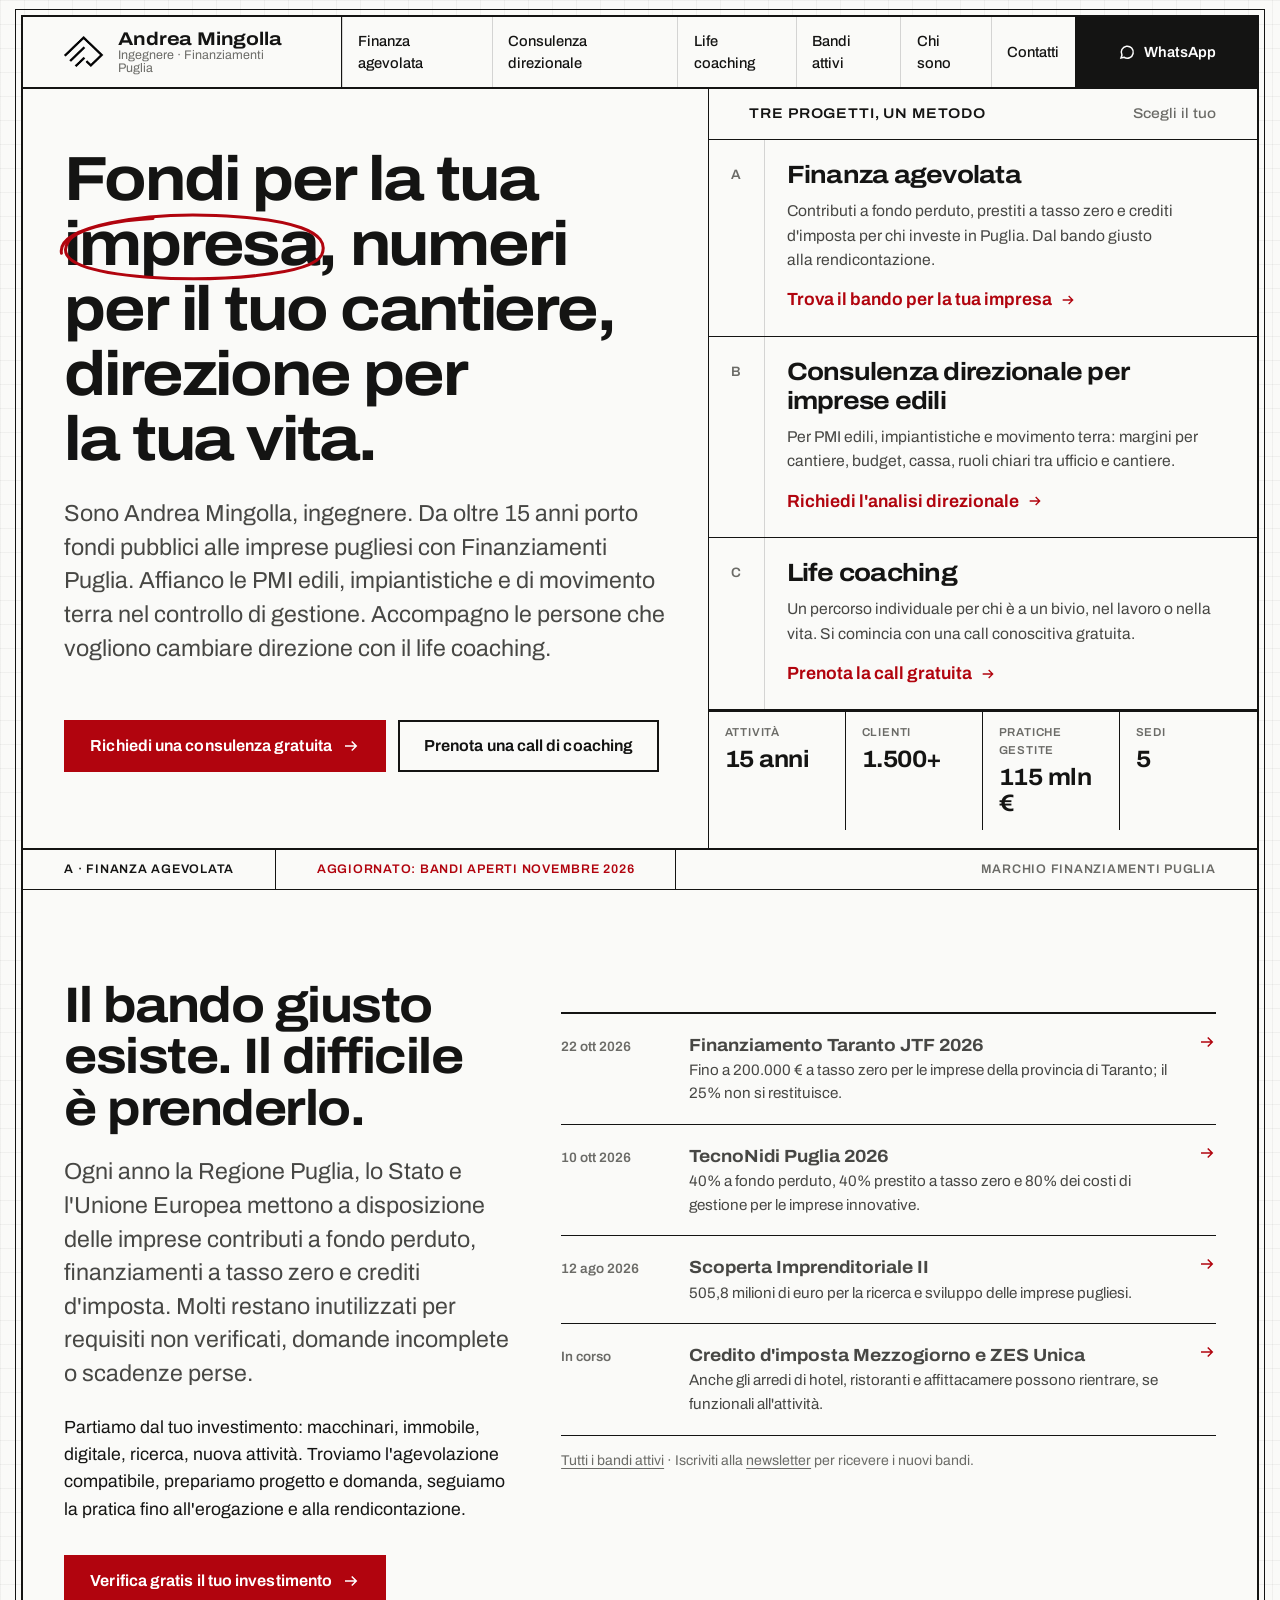
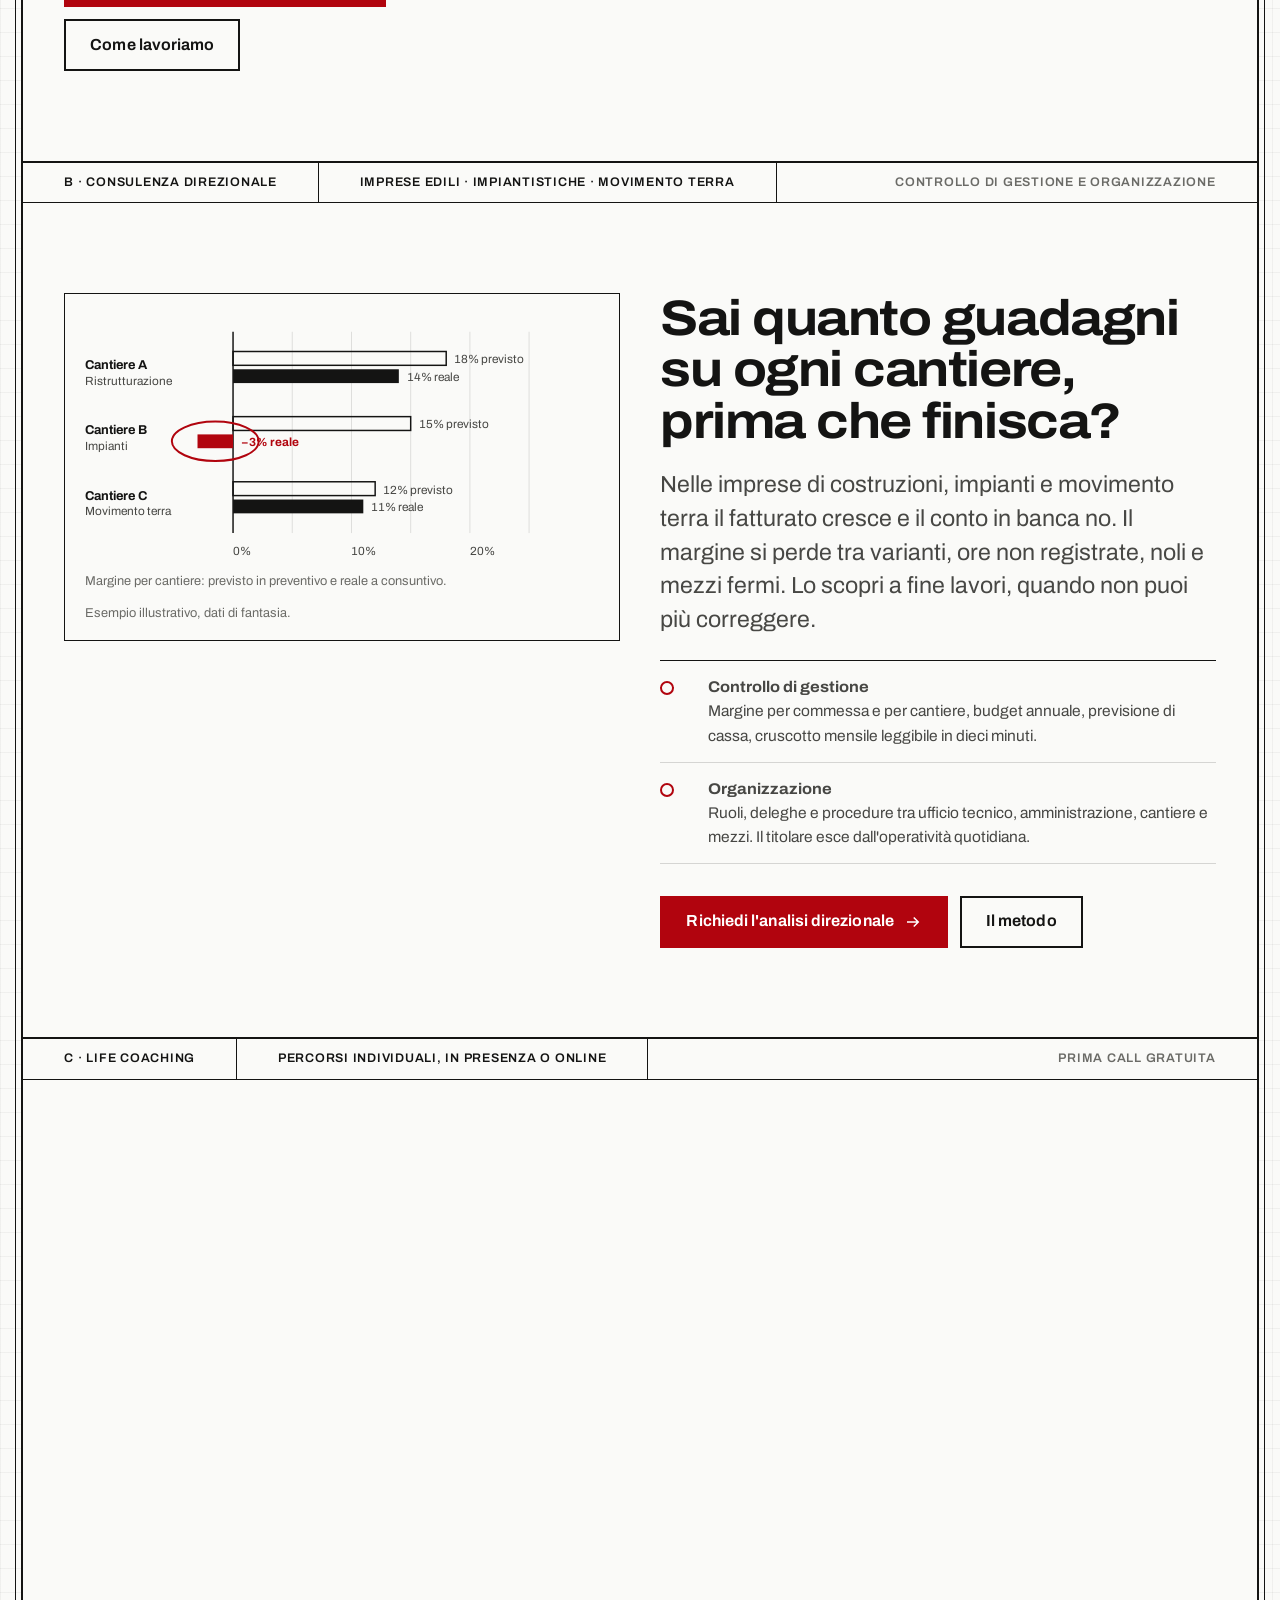
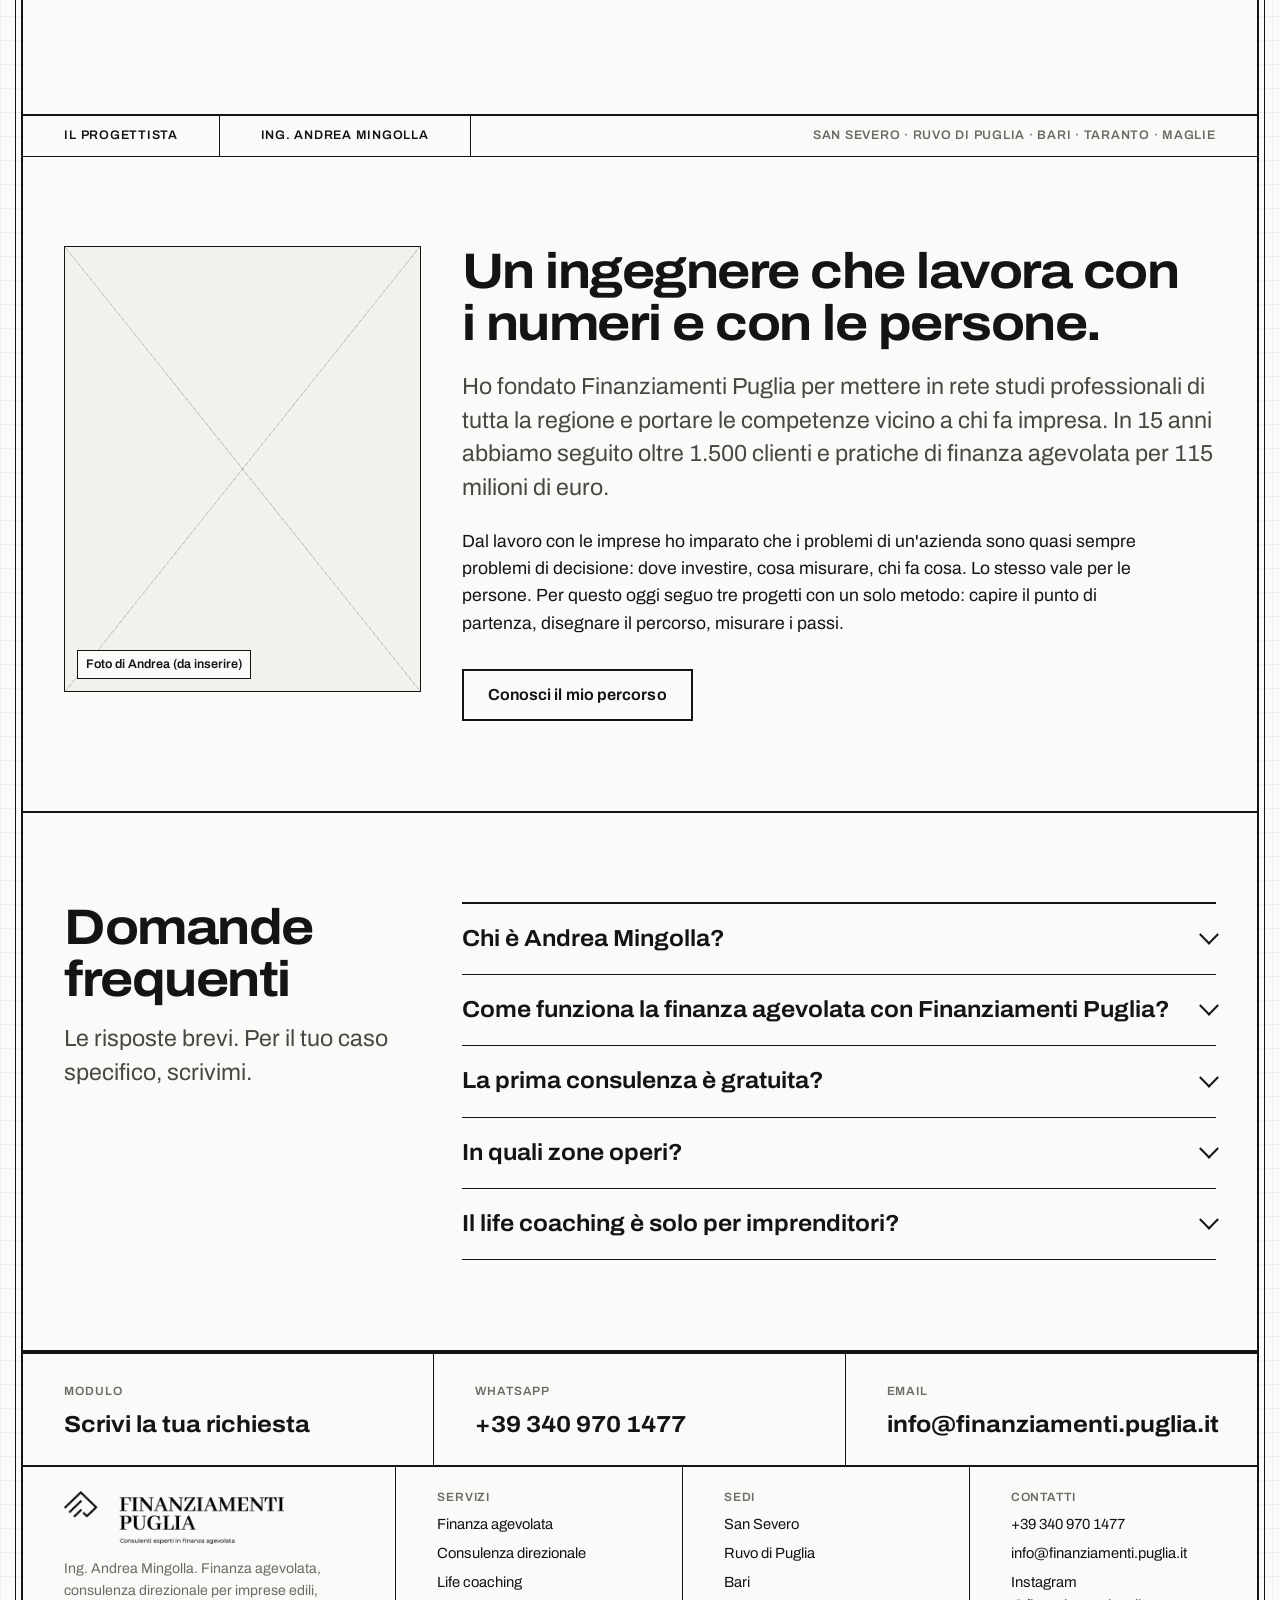
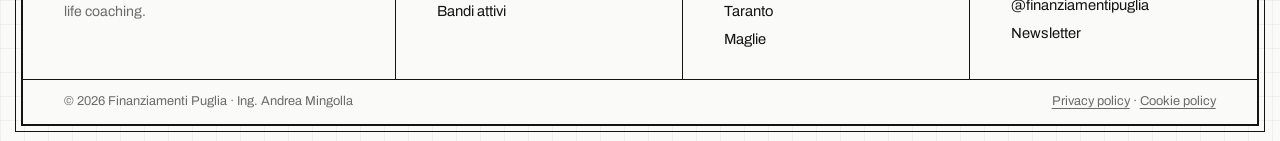
==== finanziamenti-puglia/index.html @ ba0a187e "Prototipo nuovo sito Finanziamenti Puglia / Andrea Mingolla Pagine HTML (home, finanza agevolata, co" ====
<!doctype html>
<html lang="it">
<head>
<meta charset="utf-8">
<meta name="viewport" content="width=device-width, initial-scale=1">
<title>Finanza agevolata in Puglia e consulenza PMI | Andrea Mingolla</title>
<meta name="description" content="Ing. Andrea Mingolla: finanza agevolata in Puglia con Finanziamenti Puglia, consulenza direzionale per imprese edili, impiantistiche e movimento terra, life coaching. Prima valutazione gratuita.">
<link rel="canonical" href="https://www.finanziamenti.puglia.it/">
<meta property="og:type" content="website">
<meta property="og:locale" content="it_IT">
<meta property="og:title" content="Andrea Mingolla: fondi per l'impresa, numeri per il cantiere, direzione per la vita">
<meta property="og:description" content="Finanza agevolata in Puglia, controllo di gestione per PMI edili e life coaching. 15 anni, oltre 1.500 clienti, 5 sedi.">
<meta property="og:url" content="https://www.finanziamenti.puglia.it/">
<meta name="theme-color" content="#fafaf8">
<link rel="icon" href="assets/img/favicon.png">
<link rel="preload" href="assets/fonts/archivo.woff2" as="font" type="font/woff2" crossorigin>
<link rel="stylesheet" href="assets/site.css">
<script type="application/ld+json">
{
  "@context": "https://schema.org",
  "@graph": [
    {
      "@type": "Person",
      "@id": "https://www.finanziamenti.puglia.it/#andrea",
      "name": "Andrea Mingolla",
      "honorificPrefix": "Ing.",
      "jobTitle": "Consulente di finanza agevolata, consulente direzionale e life coach",
      "worksFor": { "@id": "https://www.finanziamenti.puglia.it/#studio" },
      "knowsAbout": ["Finanza agevolata", "Bandi Regione Puglia", "Controllo di gestione", "Organizzazione aziendale", "Imprese edili", "Life coaching"],
      "url": "https://www.finanziamenti.puglia.it/chi-sono/"
    },
    {
      "@type": "ProfessionalService",
      "@id": "https://www.finanziamenti.puglia.it/#studio",
      "name": "Finanziamenti Puglia - Ing. Andrea Mingolla",
      "url": "https://www.finanziamenti.puglia.it/",
      "logo": "https://www.finanziamenti.puglia.it/wp-content/uploads/2023/06/FinanziamentiPuglia_Logo-Orizz.Nero_.png",
      "telephone": "+39 340 970 1477",
      "email": "info@finanziamenti.puglia.it",
      "founder": { "@id": "https://www.finanziamenti.puglia.it/#andrea" },
      "areaServed": [{ "@type": "State", "name": "Puglia" }, { "@type": "State", "name": "Campania" }],
      "address": { "@type": "PostalAddress", "addressRegion": "Puglia", "addressCountry": "IT" },
      "hasOfferCatalog": {
        "@type": "OfferCatalog",
        "name": "Servizi",
        "itemListElement": [
          { "@type": "Offer", "itemOffered": { "@type": "Service", "name": "Finanza agevolata", "url": "https://www.finanziamenti.puglia.it/finanza-agevolata-puglia/" } },
          { "@type": "Offer", "itemOffered": { "@type": "Service", "name": "Consulenza direzionale per imprese edili, impiantistiche e movimento terra", "url": "https://www.finanziamenti.puglia.it/consulenza-direzionale-imprese-edili/" } },
          { "@type": "Offer", "itemOffered": { "@type": "Service", "name": "Life coaching", "url": "https://www.finanziamenti.puglia.it/life-coaching/" } }
        ]
      }
    },
    {
      "@type": "FAQPage",
      "mainEntity": [
        { "@type": "Question", "name": "Chi è Andrea Mingolla?", "acceptedAnswer": { "@type": "Answer", "text": "Andrea Mingolla è un ingegnere pugliese che da oltre 15 anni si occupa di finanza agevolata con il marchio Finanziamenti Puglia, una rete di studi professionali con sedi a San Severo, Ruvo di Puglia, Bari, Taranto e Maglie. Affianca le PMI edili, impiantistiche e di movimento terra nel controllo di gestione e nell'organizzazione, e segue percorsi individuali di life coaching." } },
        { "@type": "Question", "name": "Come funziona la finanza agevolata con Finanziamenti Puglia?", "acceptedAnswer": { "@type": "Answer", "text": "Si parte dall'investimento che l'impresa vuole fare. Si individua il bando regionale, nazionale o europeo adatto, si verifica che l'impresa abbia i requisiti, si prepara il progetto e la domanda, e si segue la pratica fino all'erogazione e alla rendicontazione." } },
        { "@type": "Question", "name": "La prima consulenza è gratuita?", "acceptedAnswer": { "@type": "Answer", "text": "Sì. La prima valutazione della richiesta è gratuita, per la finanza agevolata, per la consulenza direzionale e per il life coaching, che inizia con una call conoscitiva gratuita." } },
        { "@type": "Question", "name": "In quali zone opera Finanziamenti Puglia?", "acceptedAnswer": { "@type": "Answer", "text": "In tutta la Puglia, con sedi a San Severo, Ruvo di Puglia, Bari, Taranto e Maglie, e in Campania. Le call e molte attività si svolgono anche a distanza." } }
      ]
    }
  ]
}
</script>
</head>
<body>
<a class="skip" href="#contenuto">Vai al contenuto</a>
<div class="sheet">

<header class="top">
  <a class="brand" href="index.html" aria-label="Andrea Mingolla, home">
    <img src="assets/img/logo-mark.png" alt="" width="40" height="32">
    <span class="brand-name"><b>Andrea Mingolla</b><span>Ingegnere · Finanziamenti Puglia</span></span>
  </a>
  <button class="menu-btn" aria-expanded="false" aria-controls="nav">Menu</button>
  <nav class="nav" id="nav" aria-label="Principale">
    <a href="finanza-agevolata.html">Finanza agevolata</a>
    <a href="consulenza-direzionale.html">Consulenza direzionale</a>
    <a href="life-coaching.html">Life coaching</a>
    <a href="https://www.finanziamenti.puglia.it/bandi-attivi/">Bandi attivi</a>
    <a href="chi-sono.html">Chi sono</a>
    <a href="contatti.html">Contatti</a>
  </nav>
  <a class="cta-wa" href="https://wa.me/393409701477?text=Ciao%20Andrea%2C%20ti%20scrivo%20dal%20sito." aria-label="Scrivimi su WhatsApp">
    <svg width="18" height="18" viewBox="0 0 24 24" fill="none" stroke="currentColor" stroke-width="2" aria-hidden="true"><path d="M4 20l1.3-3.9A8 8 0 1 1 8 19z"/></svg>
    <span>WhatsApp</span>
  </a>
</header>

<main id="contenuto">

<section class="hero" aria-labelledby="h1">
  <div class="hero-main">
    <h1 id="h1">Fondi per la tua <span class="nw"><span class="mark">impresa<svg viewBox="0 0 120 50" preserveAspectRatio="none" aria-hidden="true"><path d="M6 30 C 4 12, 40 3, 70 5 C 102 7, 118 16, 114 31 C 110 45, 70 49, 42 46 C 18 43, 3 36, 9 22 C 13 13, 30 8, 44 7"/></svg></span>,</span> numeri per il tuo cantiere, direzione per la tua vita.</h1>
    <p class="lede">Sono Andrea Mingolla, ingegnere. Da oltre 15 anni porto fondi pubblici alle imprese pugliesi con Finanziamenti Puglia. Affianco le PMI edili, impiantistiche e di movimento terra nel controllo di gestione. Accompagno le persone che vogliono cambiare direzione con il life coaching.</p>
    <div class="btn-row">
      <a class="btn btn-red" href="contatti.html?servizio=agevolata#richiesta"><span>Richiedi una consulenza gratuita</span><svg viewBox="0 0 24 24" fill="none" stroke="currentColor" stroke-width="2" aria-hidden="true"><path d="M4 12h15M13 6l6 6-6 6"/></svg></a>
      <a class="btn" data-booking href="contatti.html?servizio=coaching#richiesta">Prenota una call di coaching</a>
    </div>
  </div>

  <div class="hero-side">
    <div class="index-caption"><span>Tre progetti, un metodo</span><span>Scegli il tuo</span></div>
    <a class="index-row" href="finanza-agevolata.html">
      <span class="code">A</span>
      <div class="body">
        <h2>Finanza agevolata</h2>
        <p>Contributi a fondo perduto, prestiti a tasso zero e crediti d'imposta per chi investe in Puglia. Dal bando giusto alla rendicontazione.</p>
        <span class="go">Trova il bando per la tua impresa <svg viewBox="0 0 24 24" fill="none" stroke="currentColor" stroke-width="2" aria-hidden="true"><path d="M4 12h15M13 6l6 6-6 6"/></svg></span>
      </div>
      <svg class="ring" aria-hidden="true"><rect x="1" y="1" width="99%" height="98%"/></svg>
    </a>
    <a class="index-row" href="consulenza-direzionale.html">
      <span class="code">B</span>
      <div class="body">
        <h2>Consulenza direzionale per imprese edili</h2>
        <p>Per PMI edili, impiantistiche e movimento terra: margini per cantiere, budget, cassa, ruoli chiari tra ufficio e cantiere.</p>
        <span class="go">Richiedi l'analisi direzionale <svg viewBox="0 0 24 24" fill="none" stroke="currentColor" stroke-width="2" aria-hidden="true"><path d="M4 12h15M13 6l6 6-6 6"/></svg></span>
      </div>
      <svg class="ring" aria-hidden="true"><rect x="1" y="1" width="99%" height="98%"/></svg>
    </a>
    <a class="index-row" href="life-coaching.html">
      <span class="code">C</span>
      <div class="body">
        <h2>Life coaching</h2>
        <p>Un percorso individuale per chi è a un bivio, nel lavoro o nella vita. Si comincia con una call conoscitiva gratuita.</p>
        <span class="go">Prenota la call gratuita <svg viewBox="0 0 24 24" fill="none" stroke="currentColor" stroke-width="2" aria-hidden="true"><path d="M4 12h15M13 6l6 6-6 6"/></svg></span>
      </div>
      <svg class="ring" aria-hidden="true"><rect x="1" y="1" width="99%" height="98%"/></svg>
    </a>
    <dl class="cartiglio" aria-label="Dati dello studio">
      <div><dt>Attività</dt><dd>15 anni</dd></div>
      <div><dt>Clienti</dt><dd>1.500+</dd></div>
      <div><dt>Pratiche gestite</dt><dd>115 mln €</dd></div>
      <div><dt>Sedi</dt><dd>5</dd></div>
    </dl>
  </div>
</section>

<!-- A. Finanza agevolata -->
<section class="band" aria-labelledby="fa">
  <div class="strip"><span>A · Finanza agevolata</span><span class="rev">Aggiornato: bandi aperti novembre 2026</span><span>Marchio Finanziamenti Puglia</span></div>
  <div class="pad cols reveal">
    <div class="span-5 stack">
      <h2 id="fa">Il bando giusto esiste. Il difficile è prenderlo.</h2>
      <p class="lede">Ogni anno la Regione Puglia, lo Stato e l'Unione Europea mettono a disposizione delle imprese contributi a fondo perduto, finanziamenti a tasso zero e crediti d'imposta. Molti restano inutilizzati per requisiti non verificati, domande incomplete o scadenze perse.</p>
      <p>Partiamo dal tuo investimento: macchinari, immobile, digitale, ricerca, nuova attività. Troviamo l'agevolazione compatibile, prepariamo progetto e domanda, seguiamo la pratica fino all'erogazione e alla rendicontazione.</p>
      <div class="btn-row">
        <a class="btn btn-red" href="contatti.html?servizio=agevolata#richiesta"><span>Verifica gratis il tuo investimento</span><svg viewBox="0 0 24 24" fill="none" stroke="currentColor" stroke-width="2" aria-hidden="true"><path d="M4 12h15M13 6l6 6-6 6"/></svg></a>
        <a class="btn" href="finanza-agevolata.html">Come lavoriamo</a>
      </div>
    </div>
    <div class="span-7">
      <div class="bandi" aria-label="Bandi attivi in evidenza">
        <a class="bando" href="https://www.finanziamenti.puglia.it/finanziamento-taranto-jtf-2026/">
          <time datetime="2026-10-22">22 ott 2026</time>
          <span><b>Finanziamento Taranto JTF 2026</b>Fino a 200.000 € a tasso zero per le imprese della provincia di Taranto; il 25% non si restituisce.</span>
          <svg class="arr" viewBox="0 0 24 24" fill="none" stroke="currentColor" stroke-width="2" aria-hidden="true"><path d="M4 12h15M13 6l6 6-6 6"/></svg>
        </a>
        <a class="bando" href="https://www.finanziamenti.puglia.it/tecnonidi-puglia/">
          <time datetime="2026-10-10">10 ott 2026</time>
          <span><b>TecnoNidi Puglia 2026</b>40% a fondo perduto, 40% prestito a tasso zero e 80% dei costi di gestione per le imprese innovative.</span>
          <svg class="arr" viewBox="0 0 24 24" fill="none" stroke="currentColor" stroke-width="2" aria-hidden="true"><path d="M4 12h15M13 6l6 6-6 6"/></svg>
        </a>
        <a class="bando" href="https://www.finanziamenti.puglia.it/scoperta-imprenditoriale/">
          <time datetime="2026-08-12">12 ago 2026</time>
          <span><b>Scoperta Imprenditoriale II</b>505,8 milioni di euro per la ricerca e sviluppo delle imprese pugliesi.</span>
          <svg class="arr" viewBox="0 0 24 24" fill="none" stroke="currentColor" stroke-width="2" aria-hidden="true"><path d="M4 12h15M13 6l6 6-6 6"/></svg>
        </a>
        <a class="bando" href="https://www.finanziamenti.puglia.it/credito-dimposta-mezzogiorno-e-zes-unica/">
          <time>In corso</time>
          <span><b>Credito d'imposta Mezzogiorno e ZES Unica</b>Anche gli arredi di hotel, ristoranti e affittacamere possono rientrare, se funzionali all'attività.</span>
          <svg class="arr" viewBox="0 0 24 24" fill="none" stroke="currentColor" stroke-width="2" aria-hidden="true"><path d="M4 12h15M13 6l6 6-6 6"/></svg>
        </a>
      </div>
      <p class="small" style="margin-top:14px"><a href="https://www.finanziamenti.puglia.it/bandi-attivi/">Tutti i bandi attivi</a> · Iscriviti alla <a href="https://www.finanziamenti.puglia.it/newsletter/">newsletter</a> per ricevere i nuovi bandi.</p>
    </div>
  </div>
</section>

<!-- B. Consulenza direzionale -->
<section class="band" aria-labelledby="cd">
  <div class="strip"><span>B · Consulenza direzionale</span><span>Imprese edili · impiantistiche · movimento terra</span><span>Controllo di gestione e organizzazione</span></div>
  <div class="pad cols reveal">
    <div class="span-6">
      <figure class="diagram" style="margin:0">
        <svg viewBox="0 0 520 250" role="img" aria-labelledby="dg-t dg-d">
          <title id="dg-t">Margine previsto e margine reale su tre cantieri</title>
          <desc id="dg-d">Esempio illustrativo: cantiere A previsto 18%, reale 14%. Cantiere B previsto 15%, reale meno 3%. Cantiere C previsto 12%, reale 11%.</desc>
          <line x1="150" y1="18" x2="150" y2="222" stroke="#141413" stroke-width="1.5"/>
          <g stroke="#141413" stroke-opacity=".12">
            <line x1="210" y1="18" x2="210" y2="222"/><line x1="270" y1="18" x2="270" y2="222"/><line x1="330" y1="18" x2="330" y2="222"/><line x1="390" y1="18" x2="390" y2="222"/><line x1="450" y1="18" x2="450" y2="222"/>
          </g>
          <text x="0" y="56" class="t-strong">Cantiere A</text><text x="0" y="72">Ristrutturazione</text>
          <rect x="150" y="38" width="216" height="14" fill="none" stroke="#141413" stroke-width="1.5"/>
          <rect x="150" y="56" width="168" height="14" fill="#141413"/>
          <text x="374" y="50">18% previsto</text><text x="326" y="68">14% reale</text>

          <text x="0" y="122" class="t-strong">Cantiere B</text><text x="0" y="138">Impianti</text>
          <rect x="150" y="104" width="180" height="14" fill="none" stroke="#141413" stroke-width="1.5"/>
          <rect x="114" y="122" width="36" height="14" fill="#b1040e"/>
          <text x="338" y="116">15% previsto</text><text x="158" y="134" class="t-red">−3% reale</text>
          <ellipse cx="132" cy="129" rx="44" ry="20" fill="none" stroke="#b1040e" stroke-width="2"/>

          <text x="0" y="188" class="t-strong">Cantiere C</text><text x="0" y="204">Movimento terra</text>
          <rect x="150" y="170" width="144" height="14" fill="none" stroke="#141413" stroke-width="1.5"/>
          <rect x="150" y="188" width="132" height="14" fill="#141413"/>
          <text x="302" y="182">12% previsto</text><text x="290" y="200">11% reale</text>

          <text x="150" y="244">0%</text><text x="270" y="244">10%</text><text x="390" y="244">20%</text>
        </svg>
        <figcaption><span>Margine per cantiere: previsto in preventivo e reale a consuntivo.</span><span>Esempio illustrativo, dati di fantasia.</span></figcaption>
      </figure>
    </div>
    <div class="span-6 stack">
      <h2 id="cd">Sai quanto guadagni su ogni cantiere, prima che finisca?</h2>
      <p class="lede">Nelle imprese di costruzioni, impianti e movimento terra il fatturato cresce e il conto in banca no. Il margine si perde tra varianti, ore non registrate, noli e mezzi fermi. Lo scopri a fine lavori, quando non puoi più correggere.</p>
      <ul class="spec">
        <li><span><b>Controllo di gestione</b><span>Margine per commessa e per cantiere, budget annuale, previsione di cassa, cruscotto mensile leggibile in dieci minuti.</span></span></li>
        <li><span><b>Organizzazione</b><span>Ruoli, deleghe e procedure tra ufficio tecnico, amministrazione, cantiere e mezzi. Il titolare esce dall'operatività quotidiana.</span></span></li>
      </ul>
      <div class="btn-row">
        <a class="btn btn-red" href="contatti.html?servizio=direzionale#richiesta"><span>Richiedi l'analisi direzionale</span><svg viewBox="0 0 24 24" fill="none" stroke="currentColor" stroke-width="2" aria-hidden="true"><path d="M4 12h15M13 6l6 6-6 6"/></svg></a>
        <a class="btn" href="consulenza-direzionale.html">Il metodo</a>
      </div>
    </div>
  </div>
</section>

<!-- C. Life coaching -->
<section class="band coach" aria-labelledby="lc">
  <div class="strip"><span>C · Life coaching</span><span>Percorsi individuali, in presenza o online</span><span>Prima call gratuita</span></div>
  <div class="pad cols reveal">
    <div class="span-7">
      <h2 id="lc">Ogni cambiamento ha bisogno di un progetto. Anche il tuo.</h2>
      <svg class="handline" viewBox="0 0 320 22" aria-hidden="true"><path d="M2 14 C 60 4, 120 20, 180 11 S 280 6, 318 12"/></svg>
      <p class="lede">Un lavoro che non ti somiglia più, una decisione rimandata da mesi, un obiettivo che continua a scivolare. Il coaching non ti dice cosa fare: ti aiuta a vedere dove sei, scegliere dove andare e fare il primo passo.</p>
      <p>Lavoriamo su obiettivi concreti, con incontri a cadenza regolare e impegni che decidi tu. Il percorso è aperto a tutti, non solo a chi fa impresa.</p>
    </div>
    <div class="span-5" style="align-self:end">
      <div class="callout">
        <h3>Call conoscitiva gratuita</h3>
        <p style="margin-top:8px">Ci conosciamo, mi racconti da dove parti e capiamo insieme se il coaching è lo strumento giusto per te. Nessun impegno.</p>
        <div class="btn-row" style="margin-top:1.2rem">
          <a class="btn btn-ink" data-booking href="contatti.html?servizio=coaching#richiesta"><span>Scegli giorno e ora</span><svg viewBox="0 0 24 24" fill="none" stroke="currentColor" stroke-width="2" aria-hidden="true"><path d="M4 12h15M13 6l6 6-6 6"/></svg></a>
        </div>
      </div>
    </div>
  </div>
</section>

<!-- Chi sono -->
<section class="band" aria-labelledby="cs">
  <div class="strip"><span>Il progettista</span><span>Ing. Andrea Mingolla</span><span>San Severo · Ruvo di Puglia · Bari · Taranto · Maglie</span></div>
  <div class="pad cols reveal">
    <div class="span-4">
      <div class="photo"><span>Foto di Andrea (da inserire)</span></div>
    </div>
    <div class="span-8 stack">
      <h2 id="cs">Un ingegnere che lavora con i numeri e con le persone.</h2>
      <p class="lede">Ho fondato Finanziamenti Puglia per mettere in rete studi professionali di tutta la regione e portare le competenze vicino a chi fa impresa. In 15 anni abbiamo seguito oltre 1.500 clienti e pratiche di finanza agevolata per 115 milioni di euro.</p>
      <p>Dal lavoro con le imprese ho imparato che i problemi di un'azienda sono quasi sempre problemi di decisione: dove investire, cosa misurare, chi fa cosa. Lo stesso vale per le persone. Per questo oggi seguo tre progetti con un solo metodo: capire il punto di partenza, disegnare il percorso, misurare i passi.</p>
      <div class="btn-row"><a class="btn" href="chi-sono.html">Conosci il mio percorso</a></div>
    </div>
  </div>
</section>

<!-- FAQ -->
<section class="band" aria-labelledby="faq">
  <div class="pad cols">
    <div class="span-4"><h2 id="faq">Domande frequenti</h2><p class="lede" style="margin-top:1rem">Le risposte brevi. Per il tuo caso specifico, scrivimi.</p></div>
    <div class="span-8 faq">
      <details><summary>Chi è Andrea Mingolla?</summary><div class="a"><p>Andrea Mingolla è un ingegnere pugliese che da oltre 15 anni si occupa di finanza agevolata con il marchio Finanziamenti Puglia, una rete di studi professionali con sedi a San Severo, Ruvo di Puglia, Bari, Taranto e Maglie. Affianca le PMI edili, impiantistiche e di movimento terra nel controllo di gestione e nell'organizzazione, e segue percorsi individuali di life coaching.</p></div></details>
      <details><summary>Come funziona la finanza agevolata con Finanziamenti Puglia?</summary><div class="a"><p>Si parte dall'investimento che l'impresa vuole fare. Si individua il bando regionale, nazionale o europeo adatto, si verifica che l'impresa abbia i requisiti, si prepara il progetto e la domanda, e si segue la pratica fino all'erogazione e alla rendicontazione.</p></div></details>
      <details><summary>La prima consulenza è gratuita?</summary><div class="a"><p>Sì. La prima valutazione della richiesta è gratuita, per la finanza agevolata, per la consulenza direzionale e per il life coaching, che inizia con una call conoscitiva gratuita.</p></div></details>
      <details><summary>In quali zone operi?</summary><div class="a"><p>In tutta la Puglia, con sedi a San Severo, Ruvo di Puglia, Bari, Taranto e Maglie, e in Campania. Le call e molte attività si svolgono anche a distanza.</p></div></details>
      <details><summary>Il life coaching è solo per imprenditori?</summary><div class="a"><p>No. Il percorso è aperto a chiunque voglia affrontare un cambiamento personale o professionale.</p></div></details>
    </div>
  </div>
</section>

<!-- Contatti rapidi -->
<section aria-label="Contatti rapidi">
  <div class="rail">
    <a href="contatti.html#richiesta"><span class="k">Modulo</span><span class="v">Scrivi la tua richiesta</span></a>
    <a href="https://wa.me/393409701477?text=Ciao%20Andrea%2C%20ti%20scrivo%20dal%20sito."><span class="k">WhatsApp</span><span class="v">+39 340 970 1477</span></a>
    <a href="mailto:info@finanziamenti.puglia.it"><span class="k">Email</span><span class="v">info@finanziamenti.puglia.it</span></a>
  </div>
</section>

</main>

<footer>
  <div class="foot" style="border-top:2px solid var(--line)">
    <div>
      <img class="logo" src="assets/img/logo-finanziamenti-puglia.png" alt="Finanziamenti Puglia" width="220" height="53">
      <p class="small">Ing. Andrea Mingolla. Finanza agevolata, consulenza direzionale per imprese edili, life coaching.</p>
    </div>
    <div><h4>Servizi</h4><ul><li><a href="finanza-agevolata.html">Finanza agevolata</a></li><li><a href="consulenza-direzionale.html">Consulenza direzionale</a></li><li><a href="life-coaching.html">Life coaching</a></li><li><a href="https://www.finanziamenti.puglia.it/bandi-attivi/">Bandi attivi</a></li></ul></div>
    <div><h4>Sedi</h4><ul><li>San Severo</li><li>Ruvo di Puglia</li><li>Bari</li><li>Taranto</li><li>Maglie</li></ul></div>
    <div><h4>Contatti</h4><ul><li><a href="tel:+393409701477">+39 340 970 1477</a></li><li><a href="mailto:info@finanziamenti.puglia.it">info@finanziamenti.puglia.it</a></li><li><a href="https://www.instagram.com/finanziamentipuglia/">Instagram @finanziamentipuglia</a></li><li><a href="https://www.finanziamenti.puglia.it/newsletter/">Newsletter</a></li></ul></div>
  </div>
  <div class="foot-legal"><span>© 2026 Finanziamenti Puglia · Ing. Andrea Mingolla</span><span><a href="https://www.finanziamenti.puglia.it/privacy-policy/">Privacy policy</a> · <a href="https://www.finanziamenti.puglia.it/cookie-policy/">Cookie policy</a></span></div>
</footer>

</div>
<a class="wa-float" href="https://wa.me/393409701477?text=Ciao%20Andrea%2C%20ti%20scrivo%20dal%20sito."><svg viewBox="0 0 24 24" fill="none" stroke="currentColor" stroke-width="2" aria-hidden="true"><path d="M4 20l1.3-3.9A8 8 0 1 1 8 19z"/></svg>WhatsApp</a>
<script src="assets/site.js"></script>
</body>
</html>
---- finanziamenti-puglia/assets/site.css ----
/* Andrea Mingolla / Finanziamenti Puglia: la tavola di progetto */

@font-face {
  font-family: "Archivo";
  src: url("fonts/archivo.woff2") format("woff2-variations");
  font-weight: 100 900;
  font-stretch: 62% 125%;
  font-style: normal;
  font-display: swap;
}

:root {
  --paper: #fafaf8;
  --paper-2: #f1f1ee;
  --ink: #141413;
  --ink-2: #474744;
  --ink-3: #6b6b67;
  --line: #141413;
  --hair: rgba(20, 20, 19, 0.16);
  --grid: rgba(20, 20, 19, 0.045);
  --red: #b1040e;
  --red-deep: #8c030b;
  --red-wash: rgba(177, 4, 14, 0.07);

  --font: "Archivo", "Helvetica Neue", Arial, sans-serif;
  --step--1: clamp(0.82rem, 0.8rem + 0.1vw, 0.88rem);
  --step-0: clamp(1rem, 0.96rem + 0.2vw, 1.1rem);
  --step-1: clamp(1.2rem, 1.1rem + 0.45vw, 1.45rem);
  --step-2: clamp(1.5rem, 1.3rem + 0.9vw, 2.1rem);
  --step-3: clamp(2rem, 1.6rem + 1.9vw, 3.2rem);
  --step-4: clamp(2.3rem, 1.5rem + 3vw, 4.1rem);

  --gutter: clamp(16px, 3.2vw, 48px);
  --frame: clamp(8px, 1.2vw, 18px);
  --max: 1400px;
  --ease: cubic-bezier(0.16, 1, 0.3, 1);
}

*, *::before, *::after { box-sizing: border-box; }
html { -webkit-text-size-adjust: 100%; scroll-behavior: smooth; scroll-padding-top: 88px; }
@media (prefers-reduced-motion: reduce) { html { scroll-behavior: auto; } }

body {
  margin: 0;
  font-family: var(--font);
  font-size: var(--step-0);
  line-height: 1.55;
  color: var(--ink);
  background-color: var(--paper);
  background-image:
    linear-gradient(var(--grid) 1px, transparent 1px),
    linear-gradient(90deg, var(--grid) 1px, transparent 1px);
  background-size: 24px 24px;
  font-variant-numeric: tabular-nums;
  text-rendering: optimizeLegibility;
}

::selection { background: var(--red); color: #fff; }
:focus-visible { outline: 2px solid var(--red); outline-offset: 3px; }
html { scrollbar-color: var(--ink) var(--paper-2); }

img { max-width: 100%; display: block; }
a { color: inherit; text-decoration-thickness: 1px; text-underline-offset: 0.2em; }
a:not([class]):hover { color: var(--red); }

h1, h2, h3, h4 {
  margin: 0;
  font-weight: 700;
  font-stretch: 112%;
  line-height: 1.04;
  letter-spacing: -0.02em;
  text-wrap: balance;
}
h1 { font-size: var(--step-4); letter-spacing: -0.035em; }
h2 { font-size: var(--step-3); letter-spacing: -0.03em; }
h3 { font-size: var(--step-1); font-stretch: 105%; letter-spacing: -0.01em; line-height: 1.2; }
p { margin: 0 0 1em; max-width: 68ch; text-wrap: pretty; }
.lede { font-size: var(--step-1); line-height: 1.45; color: var(--ink-2); max-width: 58ch; }
.small { font-size: var(--step--1); color: var(--ink-3); }

.skip { position: absolute; left: -9999px; top: 8px; background: var(--ink); color: #fff; padding: 8px 12px; z-index: 50; }
.skip:focus { left: 8px; }

/* ---------- Sheet frame ---------- */
.sheet {
  max-width: var(--max);
  margin: var(--frame) auto;
  border: 2px solid var(--line);
  outline: 1px solid var(--line);
  outline-offset: 5px;
  background: var(--paper);
  position: relative;
}
@media (max-width: 1440px) {
  .sheet { margin-left: calc(var(--frame) + 6px); margin-right: calc(var(--frame) + 6px); }
}

/* ---------- Header ---------- */
.top {
  position: sticky; top: 0; z-index: 20;
  display: flex; align-items: stretch; justify-content: space-between;
  border-bottom: 2px solid var(--line);
  background: var(--paper);
  min-height: 72px;
}
.brand {
  display: flex; align-items: center; gap: 14px;
  padding: 10px var(--gutter);
  text-decoration: none;
  border-right: 1px solid var(--line);
}
.brand img { width: 40px; height: auto; }
.brand-name { display: flex; flex-direction: column; line-height: 1.1; }
.brand-name b { font-size: 1.15rem; font-stretch: 115%; letter-spacing: -0.01em; }
.brand-name span { font-size: 0.78rem; color: var(--ink-3); }
.brand:hover { color: var(--ink); }

.nav { display: flex; align-items: stretch; margin-left: auto; }
.nav a {
  display: flex; align-items: center;
  padding: 0 clamp(10px, 1.2vw, 20px);
  border-left: 1px solid var(--hair);
  text-decoration: none;
  font-size: 0.92rem; font-weight: 500;
  position: relative;
}
.nav a[aria-current="page"] { color: var(--red); }
.nav a[aria-current="page"]::after {
  content: ""; position: absolute; left: 14px; right: 14px; bottom: 14px;
  height: 2px; background: var(--red);
}
.top .cta-wa {
  display: flex; align-items: center; gap: 8px;
  padding: 0 var(--gutter);
  border-left: 2px solid var(--line);
  background: var(--ink); color: #fff;
  text-decoration: none; font-weight: 600; font-size: 0.92rem;
  white-space: nowrap;
}
.top .cta-wa:hover { background: var(--red); color: #fff; }
.menu-btn { display: none; }

@media (max-width: 1080px) {
  .nav { display: none; }
  .menu-btn {
    display: flex; align-items: center; gap: 8px; margin-left: auto;
    padding: 0 var(--gutter); border: 0; border-left: 1px solid var(--line);
    background: transparent; font: inherit; font-weight: 600; color: var(--ink); cursor: pointer;
  }
  .nav.open {
    display: flex; flex-direction: column; position: absolute; top: 100%; left: 0; right: 0;
    background: var(--paper); border-bottom: 2px solid var(--line);
  }
  .nav.open a { padding: 16px var(--gutter); border-left: 0; border-top: 1px solid var(--hair); font-size: 1.05rem; }
  .nav.open a[aria-current="page"]::after { display: none; }
}
@media (max-width: 560px) {
  .brand-name span { display: none; }
  .top .cta-wa span { display: none; }
  .brand { border-right: 0; }
}

/* ---------- Generic layout ---------- */
.band { border-bottom: 2px solid var(--line); position: relative; }
.pad { padding: clamp(48px, 7vw, 112px) var(--gutter); }
.cols { display: grid; grid-template-columns: repeat(12, minmax(0, 1fr)); column-gap: var(--gutter); }
.span-5 { grid-column: span 5; } .span-6 { grid-column: span 6; } .span-7 { grid-column: span 7; } .span-4 { grid-column: span 4; } .span-8 { grid-column: span 8; }
@media (max-width: 900px) { .cols > * { grid-column: 1 / -1; } }

.stack > * + * { margin-top: 1.1rem; }
h2 + .lede, h1 + .lede { margin-top: 1.25rem; }

/* ---------- Buttons ---------- */
.btn {
  display: inline-flex; align-items: center; justify-content: center; gap: 10px;
  min-height: 52px; padding: 0 24px;
  font: inherit; font-weight: 650; font-size: 1rem; letter-spacing: 0.005em;
  text-decoration: none; cursor: pointer;
  border: 2px solid var(--ink); background: transparent; color: var(--ink);
  transition: background-color .2s var(--ease), color .2s var(--ease), border-color .2s var(--ease);
}
.btn svg { width: 18px; height: 18px; flex: none; transition: transform .3s var(--ease); }
.btn:hover svg { transform: translateX(3px); }
.btn-red { background: var(--red); border-color: var(--red); color: #fff; }
.btn-red:hover { background: var(--red-deep); border-color: var(--red-deep); color: #fff; }
.btn-ink { background: var(--ink); color: #fff; }
.btn-ink:hover { background: var(--red); border-color: var(--red); color: #fff; }
.btn:not(.btn-red):not(.btn-ink):hover { background: var(--ink); color: #fff; }
.btn-row { display: flex; flex-wrap: wrap; gap: 12px; margin-top: 2rem; }

/* ---------- Revision mark (red pen) ---------- */
.mark { position: relative; white-space: nowrap; display: inline-block; }
.mark svg {
  position: absolute; left: -7%; top: -6%; width: 114%; height: 116%;
  overflow: visible; pointer-events: none;
}
.mark path {
  fill: none; stroke: var(--red); stroke-width: 3; stroke-linecap: round;
  vector-effect: non-scaling-stroke;
}
.js .mark path { stroke-dasharray: 1400; stroke-dashoffset: 1400; animation: draw 1.2s .35s var(--ease) forwards; }
.under { text-decoration: underline; text-decoration-color: var(--red); text-decoration-thickness: 0.07em; text-underline-offset: 0.12em; text-decoration-skip-ink: none; }
@keyframes draw { to { stroke-dashoffset: 0; } }
@media (prefers-reduced-motion: reduce) { .js .mark path { animation: none; stroke-dashoffset: 0; } }

/* ---------- Hero sheet ---------- */
.hero { display: grid; grid-template-columns: minmax(0, 1.25fr) minmax(0, 1fr); border-bottom: 2px solid var(--line); }
.hero-main { padding: clamp(36px, 4.5vw, 72px) var(--gutter) clamp(32px, 4vw, 56px); border-right: 1px solid var(--line); display: flex; flex-direction: column; }
.hero-main h1 { max-width: 17ch; }
.nw { white-space: nowrap; }
.hero-main .lede { margin-top: 1.6rem; }
.hero-side { display: flex; flex-direction: column; }

/* elenco elaborati: the service index table */
.index-table { width: 100%; border-collapse: collapse; }
.index-caption {
  display: flex; justify-content: space-between; align-items: baseline;
  padding: 14px var(--gutter); border-bottom: 1px solid var(--line);
  font-size: var(--step--1); font-weight: 600; font-stretch: 110%; text-transform: uppercase; letter-spacing: 0.06em;
}
.index-caption span:last-child { color: var(--ink-3); font-weight: 500; text-transform: none; letter-spacing: 0; }
.index-row {
  display: grid; grid-template-columns: 56px minmax(0, 1fr); align-items: start;
  border-bottom: 1px solid var(--line);
  text-decoration: none; position: relative;
  transition: background-color .25s var(--ease);
}
.index-row:last-child { border-bottom: 0; }
.index-row .code {
  align-self: stretch; display: flex; align-items: flex-start; justify-content: center;
  padding-top: 24px; border-right: 1px solid var(--hair);
  font-size: 0.85rem; font-weight: 600; color: var(--ink-3);
}
.index-row .body { padding: 22px var(--gutter) 22px 22px; }
.index-row h2, .index-row h3 { font-size: clamp(1.2rem, 1rem + .7vw, 1.6rem); display: inline; }
.index-row p { margin: 8px 0 14px; color: var(--ink-2); font-size: 0.98rem; }
.index-row .go { display: inline-flex; align-items: center; gap: 8px; font-weight: 650; color: var(--red); }
.index-row .go svg { width: 16px; height: 16px; transition: transform .3s var(--ease); }
.index-row .ring { position: absolute; inset: 8px 10px; pointer-events: none; overflow: visible; width: calc(100% - 20px); height: calc(100% - 16px); }
.index-row .ring rect { fill: none; stroke: var(--red); stroke-width: 2; stroke-dasharray: 3200; stroke-dashoffset: 3200; transition: stroke-dashoffset .9s var(--ease); vector-effect: non-scaling-stroke; }
.index-row:hover, .index-row:focus-visible { background: var(--red-wash); color: var(--ink); outline: none; }
.index-row:hover .ring rect, .index-row:focus-visible .ring rect { stroke-dashoffset: 0; }
.index-row:hover .go svg { transform: translateX(4px); }

/* cartiglio: title block */
.cartiglio { margin-top: auto; border-top: 2px solid var(--line); display: grid; grid-template-columns: repeat(4, minmax(0, 1fr)); }
.cartiglio > div { padding: 12px 16px 14px; border-right: 1px solid var(--line); }
.cartiglio > div:last-child { border-right: 0; }
.cartiglio dt, .cartiglio .k { font-size: 0.72rem; text-transform: uppercase; letter-spacing: 0.07em; color: var(--ink-3); font-weight: 600; }
.cartiglio dd, .cartiglio .v { margin: 4px 0 0; font-size: clamp(1.15rem, 1rem + .6vw, 1.6rem); font-weight: 700; font-stretch: 108%; letter-spacing: -0.02em; line-height: 1.1; }
.cartiglio .wide { grid-column: span 2; }
.cartiglio .full { grid-column: 1 / -1; border-right: 0; border-top: 1px solid var(--line); }
.cartiglio .v small { font-size: 0.85rem; font-weight: 500; letter-spacing: 0; color: var(--ink-2); }

@media (max-width: 1000px) {
  .hero { grid-template-columns: 1fr; }
  .hero-main { border-right: 0; border-bottom: 2px solid var(--line); }
}
@media (max-width: 560px) {
  .cartiglio { grid-template-columns: repeat(2, minmax(0, 1fr)); }
  .cartiglio > div:nth-child(2n) { border-right: 0; }
  .cartiglio > div:nth-child(n+3) { border-top: 1px solid var(--line); }
  .index-row { grid-template-columns: 40px minmax(0, 1fr); }
  .index-row .body { padding: 18px 16px; }
}

/* ---------- Dimension line (quota) ---------- */
.quota { display: flex; align-items: center; gap: 10px; color: var(--ink-3); font-size: 0.8rem; font-weight: 600; letter-spacing: 0.04em; margin: 0 0 2rem; }
.quota::before, .quota::after { content: ""; height: 1px; background: currentColor; flex: 1; }
.quota span { white-space: nowrap; }
.quota { --tick: 9px; position: relative; padding: 0 1px; }
.quota-wrap { position: relative; }
.quota-wrap::before, .quota-wrap::after { content: ""; position: absolute; top: 50%; width: 1px; height: 14px; background: var(--ink-3); transform: translateY(-50%) rotate(45deg); }

/* ---------- Section head with title strip ---------- */
.strip {
  display: flex; flex-wrap: wrap; align-items: stretch; border-bottom: 1px solid var(--line);
  font-size: 0.78rem; font-weight: 600; letter-spacing: 0.06em; text-transform: uppercase;
}
.strip > * { padding: 10px var(--gutter); border-right: 1px solid var(--line); display: flex; align-items: center; gap: 8px; }
.strip > *:last-child { border-right: 0; margin-left: auto; color: var(--ink-3); }
.strip .rev { color: var(--red); }

/* ---------- Bandi list ---------- */
.bandi { border-top: 2px solid var(--line); margin-top: 2rem; }
.bando {
  display: grid; grid-template-columns: 110px minmax(0, 1fr) auto; gap: 18px; align-items: baseline;
  padding: 18px 0; border-bottom: 1px solid var(--line); text-decoration: none;
}
.bando time { font-size: 0.85rem; color: var(--ink-3); font-weight: 600; }
.bando b { font-size: 1.1rem; font-stretch: 108%; display: block; }
.bando span { color: var(--ink-2); font-size: 0.95rem; }
.bando .arr { width: 18px; height: 18px; color: var(--red); transition: transform .3s var(--ease); }
.bando:hover .arr { transform: translateX(4px); }
@media (max-width: 640px) { .bando { grid-template-columns: minmax(0, 1fr) auto; } .bando time { grid-column: 1 / -1; } }

/* ---------- Spec list (what's included) ---------- */
.spec { list-style: none; margin: 1.5rem 0 0; padding: 0; border-top: 1px solid var(--line); }
.spec li { display: grid; grid-template-columns: 2.2rem minmax(0, 1fr); gap: 12px; padding: 14px 0; border-bottom: 1px solid var(--hair); }
.spec li::before { content: ""; width: 14px; height: 14px; margin-top: 6px; border: 2px solid var(--red); border-radius: 50%; }
.spec b { display: block; font-stretch: 106%; }
.spec span { color: var(--ink-2); font-size: 0.97rem; }

/* ---------- Margin diagram (illustrative) ---------- */
.diagram { border: 1px solid var(--line); background: var(--paper); padding: 20px 20px 16px; }
.diagram figcaption { font-size: 0.8rem; color: var(--ink-3); margin-top: 12px; display: flex; justify-content: space-between; gap: 12px; flex-wrap: wrap; }
.diagram svg { width: 100%; height: auto; display: block; overflow: visible; }
.diagram text { font-family: var(--font); font-size: 12px; fill: var(--ink-2); }
.diagram .t-strong { font-weight: 700; fill: var(--ink); font-size: 13px; }
.diagram .t-red { fill: var(--red); font-weight: 700; }

/* ---------- Photo placeholder (architectural: box with X) ---------- */
.photo {
  position: relative; border: 1px solid var(--line); background: var(--paper-2);
  aspect-ratio: 4 / 5; overflow: hidden;
}
.photo::before, .photo::after {
  content: ""; position: absolute; inset: 0;
  background: linear-gradient(to top right, transparent calc(50% - .5px), var(--hair) calc(50% - .5px), var(--hair) calc(50% + .5px), transparent calc(50% + .5px));
}
.photo::after { transform: scaleX(-1); }
.photo span { position: absolute; left: 12px; bottom: 12px; z-index: 1; background: var(--paper); border: 1px solid var(--line); padding: 4px 8px; font-size: 0.78rem; font-weight: 600; }
.photo img { position: relative; z-index: 1; width: 100%; height: 100%; object-fit: cover; }

/* ---------- Coaching register ---------- */
.coach { background: var(--paper); }
.coach h2 { font-stretch: 100%; font-weight: 600; }
.handline { display: block; width: min(320px, 70%); height: 22px; margin: 1.4rem 0 1.6rem; }
.handline path { fill: none; stroke: var(--red); stroke-width: 2.5; stroke-linecap: round; }

/* ---------- FAQ ---------- */
.faq { border-top: 2px solid var(--line); }
.faq details { border-bottom: 1px solid var(--line); }
.faq summary {
  list-style: none; cursor: pointer; display: flex; justify-content: space-between; gap: 18px; align-items: center;
  padding: 20px 0; font-weight: 650; font-stretch: 106%; font-size: var(--step-1); line-height: 1.3;
}
.faq summary::-webkit-details-marker { display: none; }
.faq summary::after {
  content: ""; flex: none; width: 14px; height: 14px; border-right: 2px solid var(--ink); border-bottom: 2px solid var(--ink);
  transform: rotate(45deg) translate(-3px, -3px); transition: transform .3s var(--ease);
}
.faq details[open] summary::after { transform: rotate(-135deg) translate(-3px, -3px); border-color: var(--red); }
.faq summary:hover { color: var(--red); }
.faq .a { padding: 0 0 22px; color: var(--ink-2); }
.faq .a p { max-width: 72ch; }

/* ---------- Form ---------- */
.form { border: 2px solid var(--line); background: var(--paper); }
.form fieldset { border: 0; margin: 0; padding: 0; min-width: 0; }
.form .pick { display: grid; grid-template-columns: repeat(3, minmax(0, 1fr)); border-bottom: 2px solid var(--line); }
.form .pick legend { position: absolute; left: -9999px; }
.form .pick label { position: relative; padding: 16px 18px; border-right: 1px solid var(--line); cursor: pointer; display: block; }
.form .pick label:last-of-type { border-right: 0; }
.form .pick input { position: absolute; opacity: 0; }
.form .pick b { display: block; font-stretch: 106%; line-height: 1.2; }
.form .pick span { font-size: 0.85rem; color: var(--ink-3); }
.form .pick label:has(input:checked) { background: var(--ink); color: #fff; }
.form .pick label:has(input:checked) span { color: rgba(255,255,255,.75); }
.form .pick label:has(input:focus-visible) { outline: 2px solid var(--red); outline-offset: -4px; }
@media (max-width: 640px) {
  .form .pick { grid-template-columns: 1fr; }
  .form .pick label { border-right: 0; border-bottom: 1px solid var(--line); }
  .form .pick label:last-of-type { border-bottom: 0; }
}
.form .fields { padding: clamp(18px, 2.4vw, 32px); display: grid; grid-template-columns: repeat(2, minmax(0, 1fr)); gap: 18px 20px; }
.form .full { grid-column: 1 / -1; }
@media (max-width: 640px) { .form .fields { grid-template-columns: 1fr; } }
.field label, .field .lab { display: block; font-size: 0.86rem; font-weight: 650; margin-bottom: 6px; }
.field input, .field select, .field textarea {
  width: 100%; font: inherit; font-size: 1rem; color: var(--ink);
  background: #fff; border: 1px solid var(--line); border-radius: 0;
  padding: 12px 14px; min-height: 48px; caret-color: var(--red);
}
.field textarea { min-height: 110px; resize: vertical; }
.field input::placeholder, .field textarea::placeholder { color: #75756f; }
.field input:focus, .field select:focus, .field textarea:focus { outline: 2px solid var(--red); outline-offset: -1px; }
.field .err { display: none; color: var(--red); font-size: 0.85rem; margin-top: 6px; font-weight: 600; }
.field.invalid input, .field.invalid select, .field.invalid textarea { border-color: var(--red); background: #fff6f6; }
.field.invalid .err { display: block; }
.check { display: flex; gap: 10px; align-items: flex-start; font-size: 0.9rem; color: var(--ink-2); }
.check input { width: 20px; height: 20px; margin: 2px 0 0; accent-color: var(--red); flex: none; }
.form .actions { display: flex; flex-wrap: wrap; align-items: center; justify-content: space-between; gap: 16px; padding: 18px clamp(18px, 2.4vw, 32px); border-top: 1px solid var(--line); }
.form [data-service] { display: contents; }
.form [data-service][hidden] { display: none; }
.form .done { display: none; padding: clamp(24px, 4vw, 48px); }
.form.sent .done { display: block; }
.form.sent .fields, .form.sent .actions, .form.sent .pick { display: none; }
.btn[aria-busy="true"] { opacity: .7; cursor: progress; }

/* ---------- Contact rail ---------- */
.rail { display: grid; grid-template-columns: repeat(3, minmax(0, 1fr)); border-top: 2px solid var(--line); }
.rail a { padding: 22px var(--gutter); border-right: 1px solid var(--line); text-decoration: none; display: block; }
.rail a:last-child { border-right: 0; }
.rail .k { font-size: 0.75rem; text-transform: uppercase; letter-spacing: 0.07em; color: var(--ink-3); font-weight: 600; }
.rail .v { display: block; font-size: var(--step-1); font-weight: 700; font-stretch: 108%; margin-top: 4px; }
.rail a:hover { background: var(--ink); color: #fff; }
.rail a:hover .k { color: rgba(255,255,255,.7); }
@media (max-width: 760px) { .rail { grid-template-columns: 1fr; } .rail a { border-right: 0; border-bottom: 1px solid var(--line); } .rail a:last-child { border-bottom: 0; } }

/* ---------- Footer (big title block) ---------- */
.foot { display: grid; grid-template-columns: 1.3fr 1fr 1fr 1fr; font-size: 0.92rem; }
.foot > div { padding: 24px var(--gutter) 28px; border-right: 1px solid var(--line); }
.foot > div:last-child { border-right: 0; }
.foot h4 { font-size: 0.75rem; text-transform: uppercase; letter-spacing: 0.07em; color: var(--ink-3); font-weight: 600; margin-bottom: 10px; font-stretch: 100%; }
.foot ul { list-style: none; padding: 0; margin: 0; }
.foot li + li { margin-top: 6px; }
.foot a { text-decoration: none; }
.foot a:hover { text-decoration: underline; }
.foot .logo { width: 220px; margin-bottom: 14px; }
.foot-legal { border-top: 1px solid var(--line); display: flex; flex-wrap: wrap; gap: 8px 24px; justify-content: space-between; padding: 12px var(--gutter); font-size: 0.8rem; color: var(--ink-3); }
@media (max-width: 900px) { .foot { grid-template-columns: 1fr 1fr; } .foot > div:nth-child(2n) { border-right: 0; } .foot > div:nth-child(n+3) { border-top: 1px solid var(--line); } }
@media (max-width: 520px) { .foot { grid-template-columns: 1fr; } .foot > div { border-right: 0; border-top: 1px solid var(--line); } .foot > div:first-child { border-top: 0; } }

/* ---------- Floating WhatsApp on mobile ---------- */
.wa-float { display: none; }
@media (max-width: 760px) {
  .wa-float {
    display: flex; align-items: center; justify-content: center; gap: 8px;
    position: fixed; right: 14px; bottom: 14px; z-index: 30;
    height: 52px; padding: 0 18px; background: var(--ink); color: #fff; text-decoration: none; font-weight: 650;
    border: 2px solid var(--paper); box-shadow: 0 6px 18px rgba(20,20,19,.25);
  }
  .wa-float svg { width: 20px; height: 20px; }
}

/* ---------- Page heads (inner pages) ---------- */
.page-head { display: grid; grid-template-columns: minmax(0, 1.4fr) minmax(0, 1fr); border-bottom: 2px solid var(--line); }
.page-head .main { padding: clamp(40px, 6vw, 88px) var(--gutter); border-right: 1px solid var(--line); }
.page-head .side { display: flex; flex-direction: column; }
.page-head .side .note { padding: 24px var(--gutter); }
.page-head .side .note p { color: var(--ink-2); }
.crumbs { font-size: 0.85rem; color: var(--ink-3); margin-bottom: 1.6rem; }
.crumbs a { color: var(--ink-3); }
.crumbs a:hover { color: var(--red); }
@media (max-width: 1000px) { .page-head { grid-template-columns: 1fr; } .page-head .main { border-right: 0; border-bottom: 1px solid var(--line); } }

/* steps of an engagement */
.steps { counter-reset: s; display: grid; grid-template-columns: repeat(4, minmax(0, 1fr)); border-top: 2px solid var(--line); margin-top: 2rem; }
.steps li { list-style: none; padding: 20px 20px 24px 0; border-right: 1px solid var(--hair); margin-right: 20px; }
.steps li:last-child { border-right: 0; }
.steps li b { display: block; font-stretch: 108%; font-size: 1.08rem; margin-bottom: 6px; }
.steps li b::before { counter-increment: s; content: counter(s) "."; color: var(--red); margin-right: 8px; }
.steps li span { color: var(--ink-2); font-size: 0.96rem; }
.steps { padding: 0; }
@media (max-width: 900px) { .steps { grid-template-columns: 1fr 1fr; } .steps li:nth-child(2n) { border-right: 0; } }
@media (max-width: 520px) { .steps { grid-template-columns: 1fr; } .steps li { border-right: 0; margin-right: 0; border-bottom: 1px solid var(--hair); } }

.callout { border: 2px solid var(--red); padding: 22px 24px; position: relative; background: var(--paper); }
.callout p:last-child { margin-bottom: 0; }

.tag-list { display: flex; flex-wrap: wrap; gap: 8px; list-style: none; padding: 0; margin: 1.2rem 0 0; }
.tag-list li { border: 1px solid var(--line); padding: 6px 12px; font-size: 0.9rem; font-weight: 550; background: var(--paper); }

.sedi { list-style: none; padding: 0; margin: 1rem 0 0; display: grid; grid-template-columns: repeat(auto-fill, minmax(150px, 1fr)); border-top: 1px solid var(--line); border-left: 1px solid var(--line); }
.sedi li { padding: 14px 16px; border-right: 1px solid var(--line); border-bottom: 1px solid var(--line); font-weight: 650; font-stretch: 106%; background: var(--paper); }
.sedi li span { display: block; font-weight: 500; font-size: 0.85rem; color: var(--ink-3); }

.reveal { transition: opacity .8s var(--ease), transform .8s var(--ease); }
.js .reveal.pending { opacity: 0.001; transform: translateY(14px); }
@media (prefers-reduced-motion: reduce) { .js .reveal.pending { opacity: 1; transform: none; } }
.check-field .err { display: none; }
.check-field.invalid .err { display: block; }
.check-field.invalid .check input { outline: 2px solid var(--red); outline-offset: 1px; }
.wa-float:hover { color: #fff; background: var(--red); }
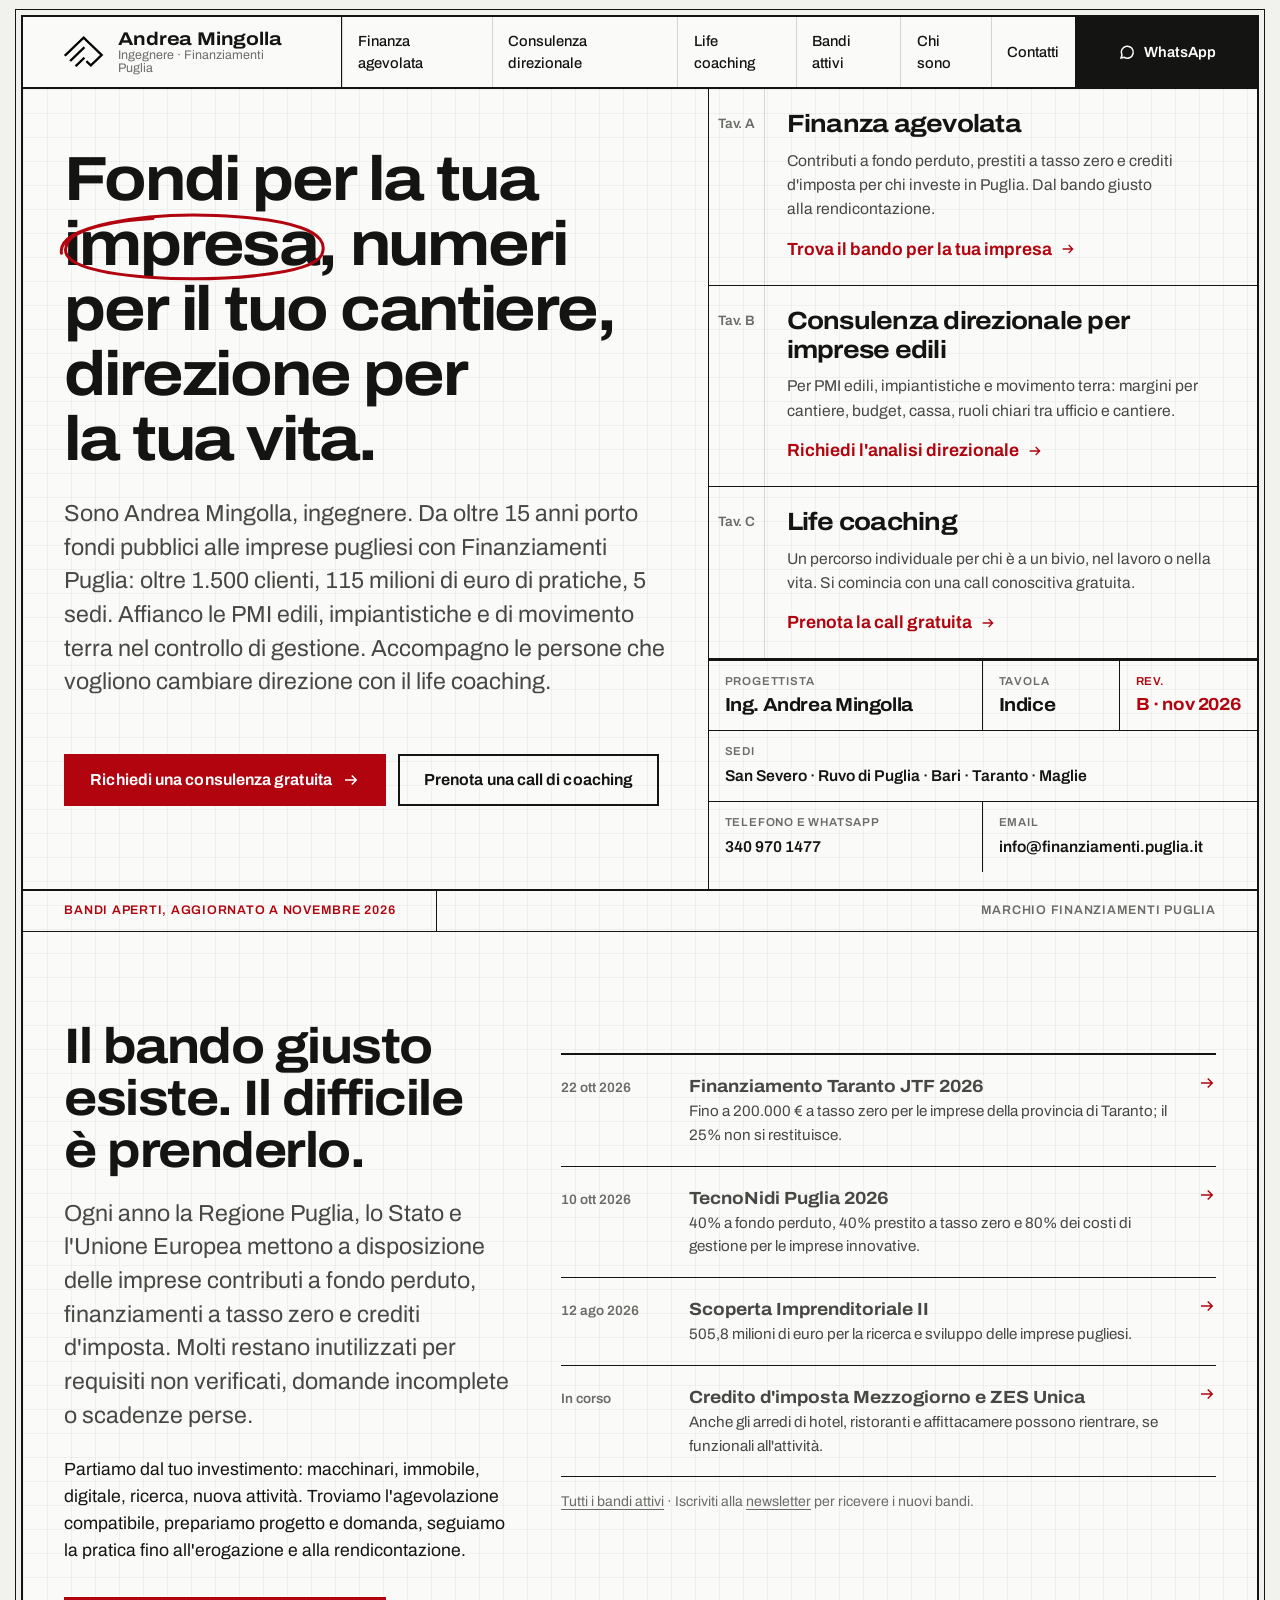
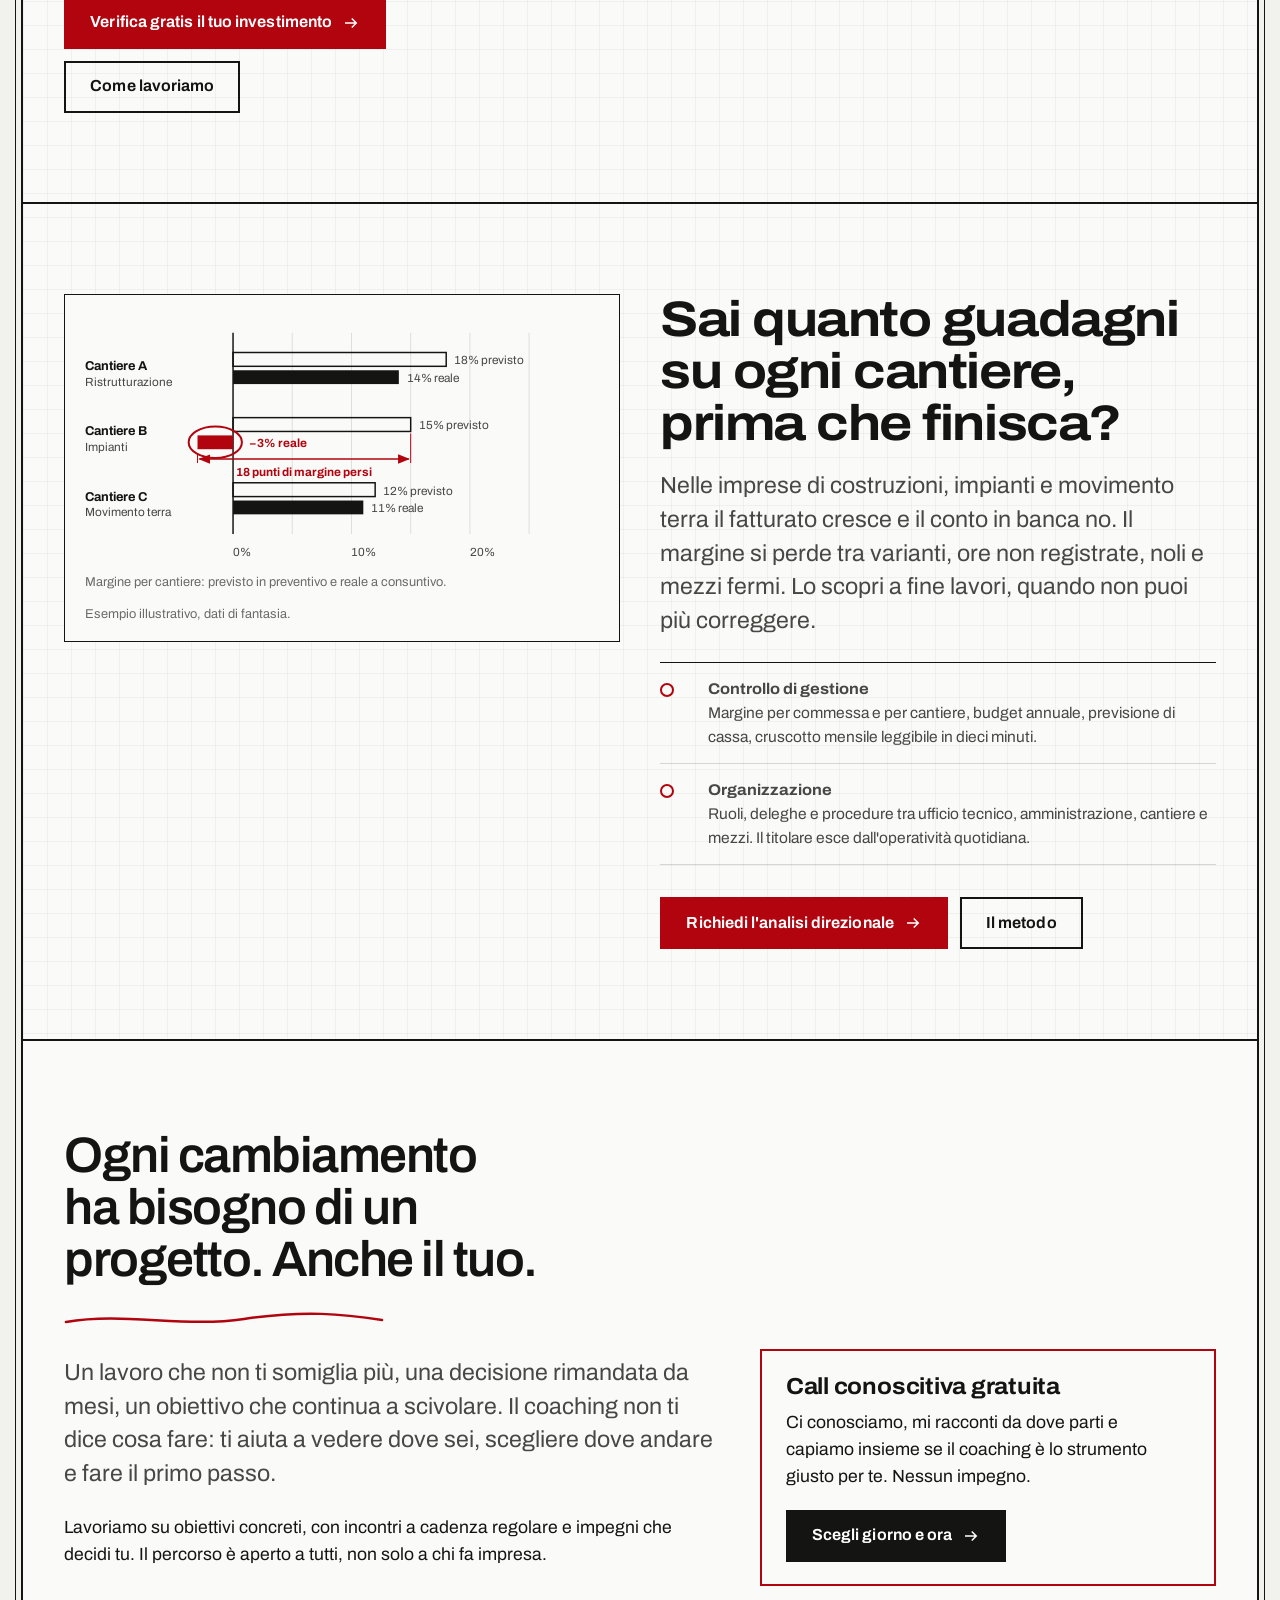
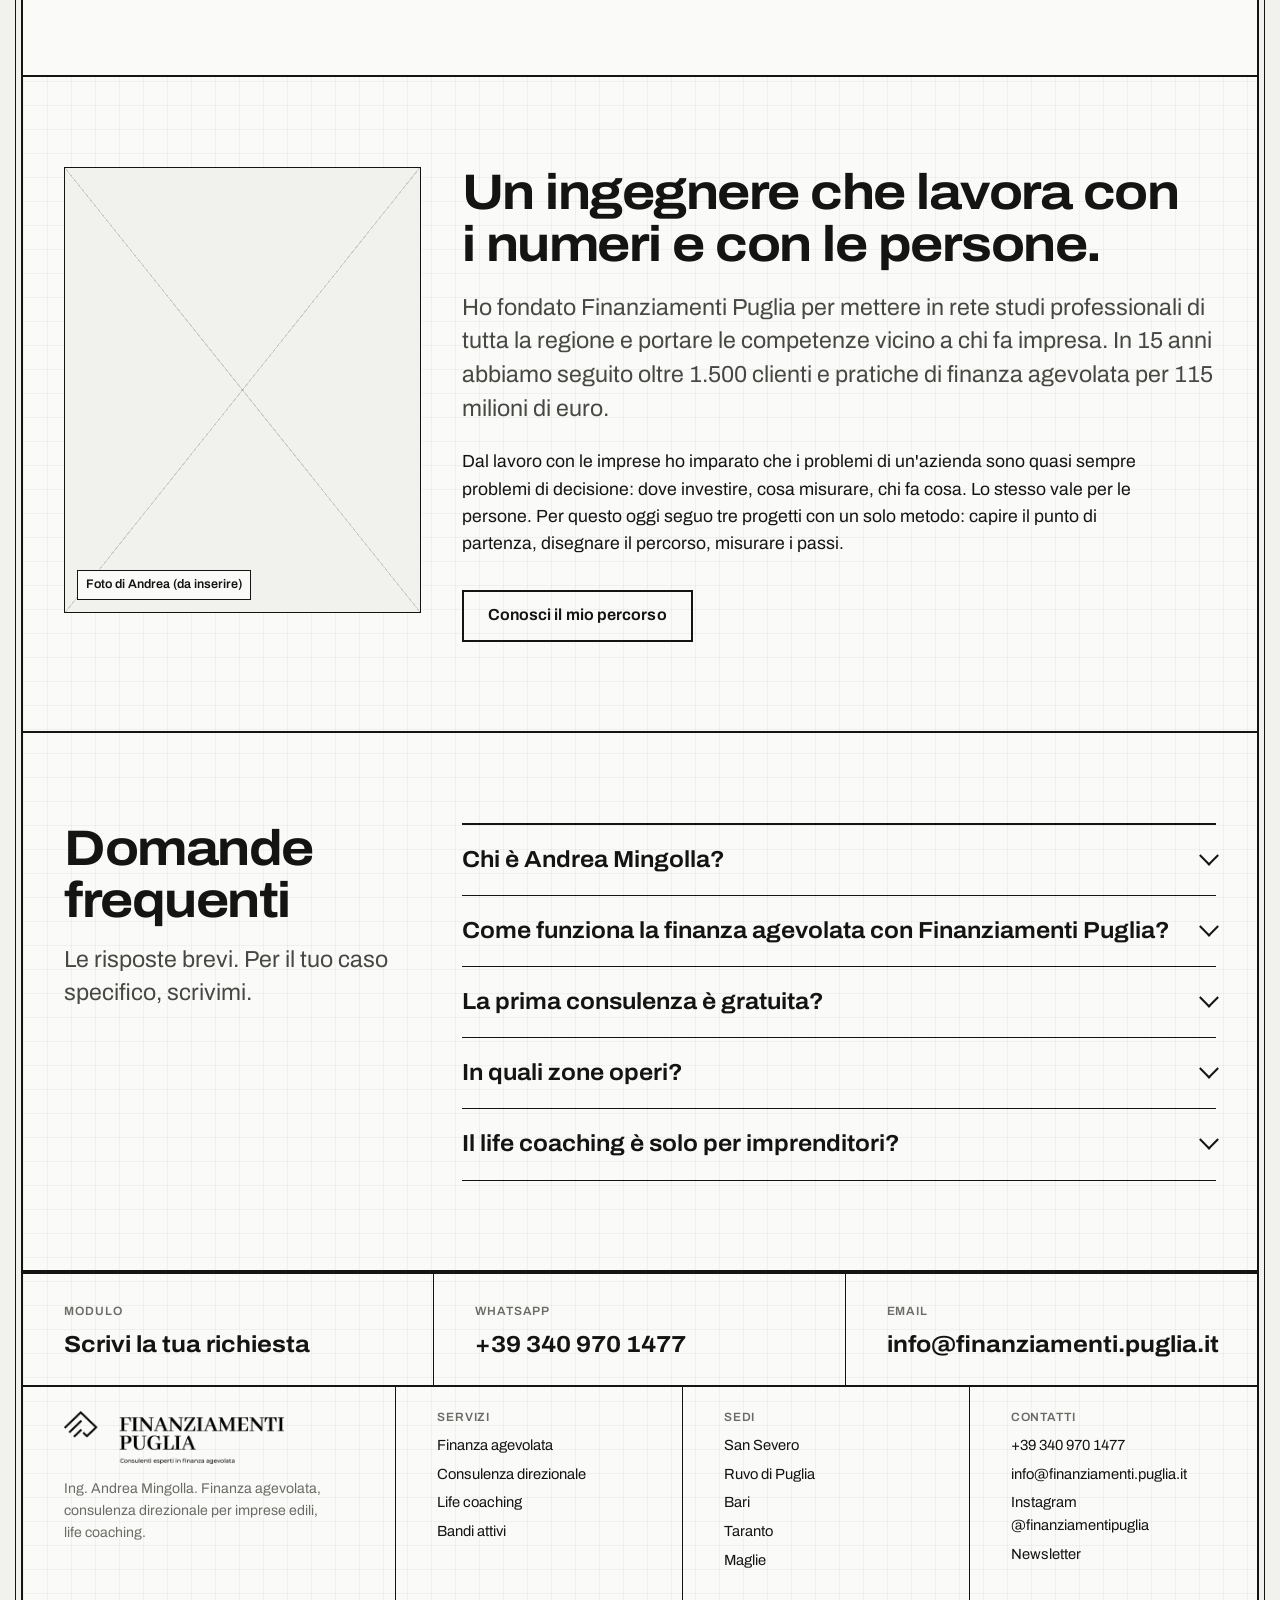
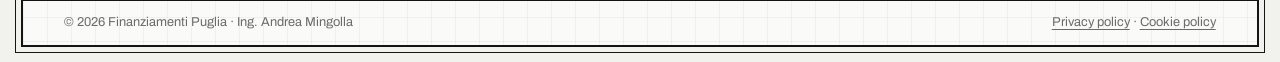
==== commit cf80234f: "Sito: cartiglio con contatti, quote tracciate, via le etichette di sezione Correzioni dalla revision" ====
--- a/finanziamenti-puglia/index.html
+++ b/finanziamenti-puglia/index.html
@@ -92,7 +92,7 @@
 <section class="hero" aria-labelledby="h1">
   <div class="hero-main">
     <h1 id="h1">Fondi per la tua <span class="nw"><span class="mark">impresa<svg viewBox="0 0 120 50" preserveAspectRatio="none" aria-hidden="true"><path d="M6 30 C 4 12, 40 3, 70 5 C 102 7, 118 16, 114 31 C 110 45, 70 49, 42 46 C 18 43, 3 36, 9 22 C 13 13, 30 8, 44 7"/></svg></span>,</span> numeri per il tuo cantiere, direzione per la tua vita.</h1>
-    <p class="lede">Sono Andrea Mingolla, ingegnere. Da oltre 15 anni porto fondi pubblici alle imprese pugliesi con Finanziamenti Puglia. Affianco le PMI edili, impiantistiche e di movimento terra nel controllo di gestione. Accompagno le persone che vogliono cambiare direzione con il life coaching.</p>
+    <p class="lede">Sono Andrea Mingolla, ingegnere. Da oltre 15 anni porto fondi pubblici alle imprese pugliesi con Finanziamenti Puglia: oltre 1.500 clienti, 115 milioni di euro di pratiche, 5 sedi. Affianco le PMI edili, impiantistiche e di movimento terra nel controllo di gestione. Accompagno le persone che vogliono cambiare direzione con il life coaching.</p>
     <div class="btn-row">
       <a class="btn btn-red" href="contatti.html?servizio=agevolata#richiesta"><span>Richiedi una consulenza gratuita</span><svg viewBox="0 0 24 24" fill="none" stroke="currentColor" stroke-width="2" aria-hidden="true"><path d="M4 12h15M13 6l6 6-6 6"/></svg></a>
       <a class="btn" data-booking href="contatti.html?servizio=coaching#richiesta">Prenota una call di coaching</a>
@@ -100,9 +100,8 @@
   </div>
 
   <div class="hero-side">
-    <div class="index-caption"><span>Tre progetti, un metodo</span><span>Scegli il tuo</span></div>
-    <a class="index-row" href="finanza-agevolata.html">
-      <span class="code">A</span>
+        <a class="index-row" href="finanza-agevolata.html">
+      <span class="code">Tav. A</span>
       <div class="body">
         <h2>Finanza agevolata</h2>
         <p>Contributi a fondo perduto, prestiti a tasso zero e crediti d'imposta per chi investe in Puglia. Dal bando giusto alla rendicontazione.</p>
@@ -111,7 +110,7 @@
       <svg class="ring" aria-hidden="true"><rect x="1" y="1" width="99%" height="98%"/></svg>
     </a>
     <a class="index-row" href="consulenza-direzionale.html">
-      <span class="code">B</span>
+      <span class="code">Tav. B</span>
       <div class="body">
         <h2>Consulenza direzionale per imprese edili</h2>
         <p>Per PMI edili, impiantistiche e movimento terra: margini per cantiere, budget, cassa, ruoli chiari tra ufficio e cantiere.</p>
@@ -120,7 +119,7 @@
       <svg class="ring" aria-hidden="true"><rect x="1" y="1" width="99%" height="98%"/></svg>
     </a>
     <a class="index-row" href="life-coaching.html">
-      <span class="code">C</span>
+      <span class="code">Tav. C</span>
       <div class="body">
         <h2>Life coaching</h2>
         <p>Un percorso individuale per chi è a un bivio, nel lavoro o nella vita. Si comincia con una call conoscitiva gratuita.</p>
@@ -128,19 +127,20 @@
       </div>
       <svg class="ring" aria-hidden="true"><rect x="1" y="1" width="99%" height="98%"/></svg>
     </a>
-    <dl class="cartiglio" aria-label="Dati dello studio">
-      <div><dt>Attività</dt><dd>15 anni</dd></div>
-      <div><dt>Clienti</dt><dd>1.500+</dd></div>
-      <div><dt>Pratiche gestite</dt><dd>115 mln €</dd></div>
-      <div><dt>Sedi</dt><dd>5</dd></div>
+    <dl class="cartiglio tb" aria-label="Cartiglio: dati e contatti">
+      <div class="wide"><dt>Progettista</dt><dd>Ing. Andrea Mingolla</dd></div>
+      <div><dt>Tavola</dt><dd>Indice</dd></div>
+      <div class="rv"><dt>Rev.</dt><dd>B · nov 2026</dd></div>
+      <div class="full"><dt>Sedi</dt><dd class="sm">San Severo · Ruvo di Puglia · Bari · Taranto · Maglie</dd></div>
+      <div class="wide b"><dt>Telefono e WhatsApp</dt><dd class="sm"><a href="tel:+393409701477">340 970 1477</a></dd></div>
+      <div class="wide b"><dt>Email</dt><dd class="sm"><a href="mailto:info@finanziamenti.puglia.it">info@finanziamenti.puglia.it</a></dd></div>
     </dl>
   </div>
 </section>
 
 <!-- A. Finanza agevolata -->
 <section class="band" aria-labelledby="fa">
-  <div class="strip"><span>A · Finanza agevolata</span><span class="rev">Aggiornato: bandi aperti novembre 2026</span><span>Marchio Finanziamenti Puglia</span></div>
-  <div class="pad cols reveal">
+  <div class="strip"><span class="rev">Bandi aperti, aggiornato a novembre 2026</span><span>Marchio Finanziamenti Puglia</span></div>  <div class="pad cols reveal">
     <div class="span-5 stack">
       <h2 id="fa">Il bando giusto esiste. Il difficile è prenderlo.</h2>
       <p class="lede">Ogni anno la Regione Puglia, lo Stato e l'Unione Europea mettono a disposizione delle imprese contributi a fondo perduto, finanziamenti a tasso zero e crediti d'imposta. Molti restano inutilizzati per requisiti non verificati, domande incomplete o scadenze perse.</p>
@@ -179,14 +179,12 @@
 </section>
 
 <!-- B. Consulenza direzionale -->
-<section class="band" aria-labelledby="cd">
-  <div class="strip"><span>B · Consulenza direzionale</span><span>Imprese edili · impiantistiche · movimento terra</span><span>Controllo di gestione e organizzazione</span></div>
-  <div class="pad cols reveal">
+<section class="band" aria-labelledby="cd">  <div class="pad cols reveal">
     <div class="span-6">
       <figure class="diagram" style="margin:0">
         <svg viewBox="0 0 520 250" role="img" aria-labelledby="dg-t dg-d">
           <title id="dg-t">Margine previsto e margine reale su tre cantieri</title>
-          <desc id="dg-d">Esempio illustrativo: cantiere A previsto 18%, reale 14%. Cantiere B previsto 15%, reale meno 3%. Cantiere C previsto 12%, reale 11%.</desc>
+          <desc id="dg-d">Esempio illustrativo: cantiere A previsto 18%, reale 14%. Cantiere B previsto 15%, reale meno 3%: 18 punti di margine persi. Cantiere C previsto 12%, reale 11%.</desc>
           <line x1="150" y1="18" x2="150" y2="222" stroke="#141413" stroke-width="1.5"/>
           <g stroke="#141413" stroke-opacity=".12">
             <line x1="210" y1="18" x2="210" y2="222"/><line x1="270" y1="18" x2="270" y2="222"/><line x1="330" y1="18" x2="330" y2="222"/><line x1="390" y1="18" x2="390" y2="222"/><line x1="450" y1="18" x2="450" y2="222"/>
@@ -199,9 +197,12 @@
           <text x="0" y="122" class="t-strong">Cantiere B</text><text x="0" y="138">Impianti</text>
           <rect x="150" y="104" width="180" height="14" fill="none" stroke="#141413" stroke-width="1.5"/>
           <rect x="114" y="122" width="36" height="14" fill="#b1040e"/>
-          <text x="338" y="116">15% previsto</text><text x="158" y="134" class="t-red">−3% reale</text>
-          <ellipse cx="132" cy="129" rx="44" ry="20" fill="none" stroke="#b1040e" stroke-width="2"/>
-
+          <text x="338" y="116">15% previsto</text><text x="166" y="134" class="t-red">−3% reale</text>
+          <ellipse cx="132" cy="129" rx="27" ry="16" fill="none" stroke="#b1040e" stroke-width="2"/>
+
+          <defs><marker id="ar" viewBox="0 0 10 10" refX="9" refY="5" markerWidth="8" markerHeight="8" orient="auto-start-reverse"><path d="M0 1 L10 5 L0 9z" fill="#b1040e"/></marker></defs>
+          <g class="trace"><line x1="114" y1="140" x2="114" y2="150" stroke="#b1040e"/><line x1="330" y1="120" x2="330" y2="150" stroke="#b1040e" stroke-dasharray="2 3"/><line x1="116" y1="146" x2="328" y2="146" stroke="#b1040e" stroke-width="1.5" marker-start="url(#ar)" marker-end="url(#ar)"/></g>
+          <text x="222" y="163" text-anchor="middle" class="t-red">18 punti di margine persi</text>
           <text x="0" y="188" class="t-strong">Cantiere C</text><text x="0" y="204">Movimento terra</text>
           <rect x="150" y="170" width="144" height="14" fill="none" stroke="#141413" stroke-width="1.5"/>
           <rect x="150" y="188" width="132" height="14" fill="#141413"/>
@@ -228,9 +229,7 @@
 </section>
 
 <!-- C. Life coaching -->
-<section class="band coach" aria-labelledby="lc">
-  <div class="strip"><span>C · Life coaching</span><span>Percorsi individuali, in presenza o online</span><span>Prima call gratuita</span></div>
-  <div class="pad cols reveal">
+<section class="band coach" aria-labelledby="lc">  <div class="pad cols reveal">
     <div class="span-7">
       <h2 id="lc">Ogni cambiamento ha bisogno di un progetto. Anche il tuo.</h2>
       <svg class="handline" viewBox="0 0 320 22" aria-hidden="true"><path d="M2 14 C 60 4, 120 20, 180 11 S 280 6, 318 12"/></svg>
@@ -250,9 +249,7 @@
 </section>
 
 <!-- Chi sono -->
-<section class="band" aria-labelledby="cs">
-  <div class="strip"><span>Il progettista</span><span>Ing. Andrea Mingolla</span><span>San Severo · Ruvo di Puglia · Bari · Taranto · Maglie</span></div>
-  <div class="pad cols reveal">
+<section class="band" aria-labelledby="cs">  <div class="pad cols reveal">
     <div class="span-4">
       <div class="photo"><span>Foto di Andrea (da inserire)</span></div>
     </div>
--- a/finanziamenti-puglia/assets/site.css
+++ b/finanziamenti-puglia/assets/site.css
@@ -463,3 +463,40 @@
 .check-field.invalid .err { display: block; }
 .check-field.invalid .check input { outline: 2px solid var(--red); outline-offset: 1px; }
 .wa-float:hover { color: #fff; background: var(--red); }
+
+/* ---------- Fix round: sheet grid, title block, page index, traced dimension ---------- */
+body { background-image: none; background-color: var(--paper-2); }
+.sheet {
+  background-color: var(--paper);
+  background-image:
+    linear-gradient(var(--grid) 1px, transparent 1px),
+    linear-gradient(90deg, var(--grid) 1px, transparent 1px);
+  background-size: 24px 24px;
+}
+.cartiglio.tb dd { font-size: clamp(1rem, .9rem + .35vw, 1.2rem); }
+.cartiglio.tb dd.sm { font-size: 0.98rem; font-weight: 600; font-stretch: 100%; letter-spacing: 0; }
+.cartiglio.tb dd a { text-decoration: none; }
+.cartiglio.tb dd a:hover { color: var(--red); text-decoration: underline; }
+.cartiglio.tb .rv dt, .cartiglio.tb .rv dd { color: var(--red); }
+.cartiglio.tb .b { border-top: 1px solid var(--line); }
+.cartiglio.tb .wide.b + .wide.b { border-right: 0; }
+.cartiglio.tb > div:nth-child(3) { border-right: 0; }
+@media (max-width: 560px) {
+  .cartiglio.tb { grid-template-columns: 1fr 1fr; }
+  .cartiglio.tb .wide { grid-column: 1 / -1; border-right: 0; }
+  .cartiglio.tb > div:nth-child(2) { border-right: 1px solid var(--line); border-top: 1px solid var(--line); }
+  .cartiglio.tb > div:nth-child(3) { border-top: 1px solid var(--line); }
+}
+.toc { padding: 4px var(--gutter) 24px; border-top: 1px solid var(--line); }
+.toc-h { font-size: 0.72rem; text-transform: uppercase; letter-spacing: 0.07em; color: var(--ink-3); font-weight: 600; margin: 14px 0 8px; }
+.toc ol { list-style: none; margin: 0; padding: 0; }
+.toc li { border-bottom: 1px solid var(--hair); }
+.toc a { display: flex; justify-content: space-between; padding: 9px 0; text-decoration: none; font-weight: 550; }
+.toc a::after { content: ""; width: 7px; height: 7px; border-right: 1.5px solid currentColor; border-bottom: 1.5px solid currentColor; transform: rotate(45deg); margin: 6px 4px 0 0; }
+.toc a:hover { color: var(--red); }
+@media (max-width: 1000px) { .toc { display: none; } }
+.js .trace line { stroke-dasharray: 260; stroke-dashoffset: 260; transition: stroke-dashoffset 1.1s var(--ease); }
+.js .trace.on line { stroke-dashoffset: 0; }
+@media (prefers-reduced-motion: reduce) { .js .trace line { stroke-dashoffset: 0; } }
+.cartiglio.tb .rv dd { white-space: nowrap; font-size: clamp(.95rem, .85rem + .3vw, 1.1rem); }
+.cartiglio.tb dd.sm { line-height: 1.4; }
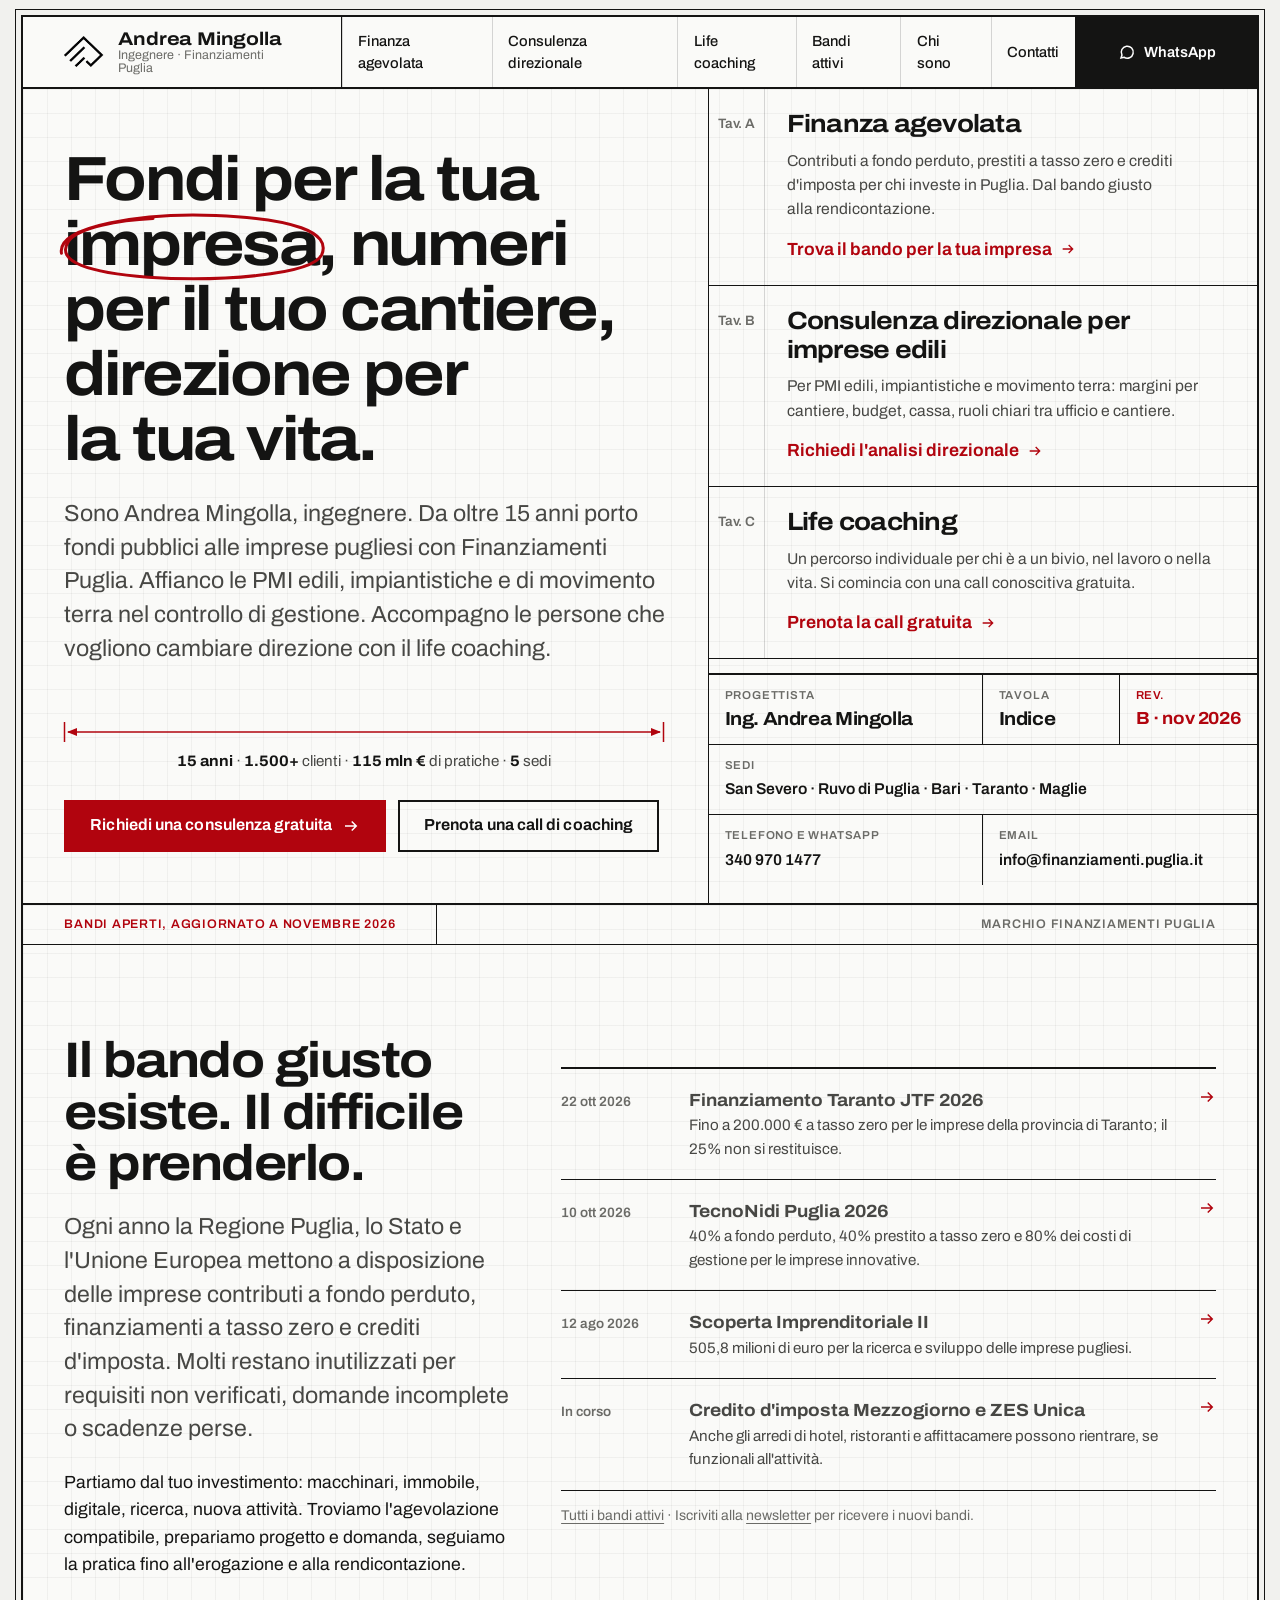
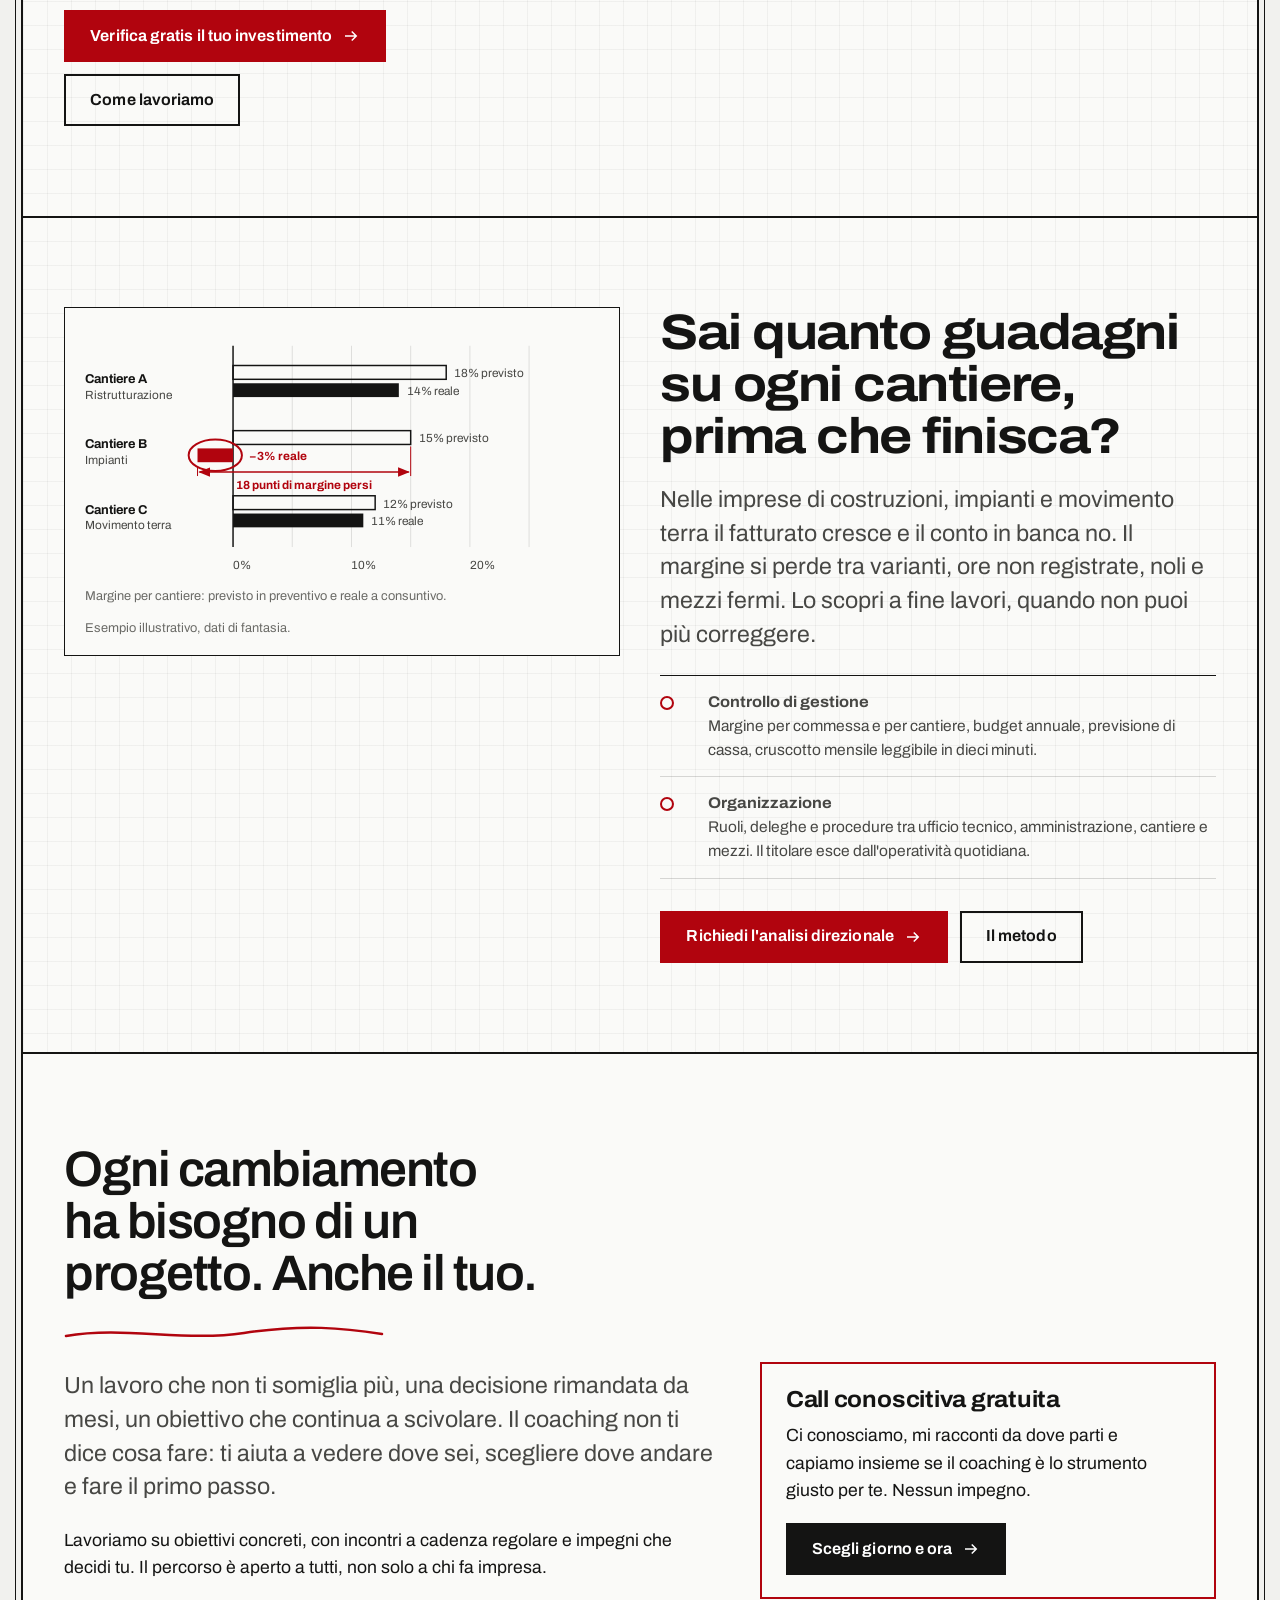
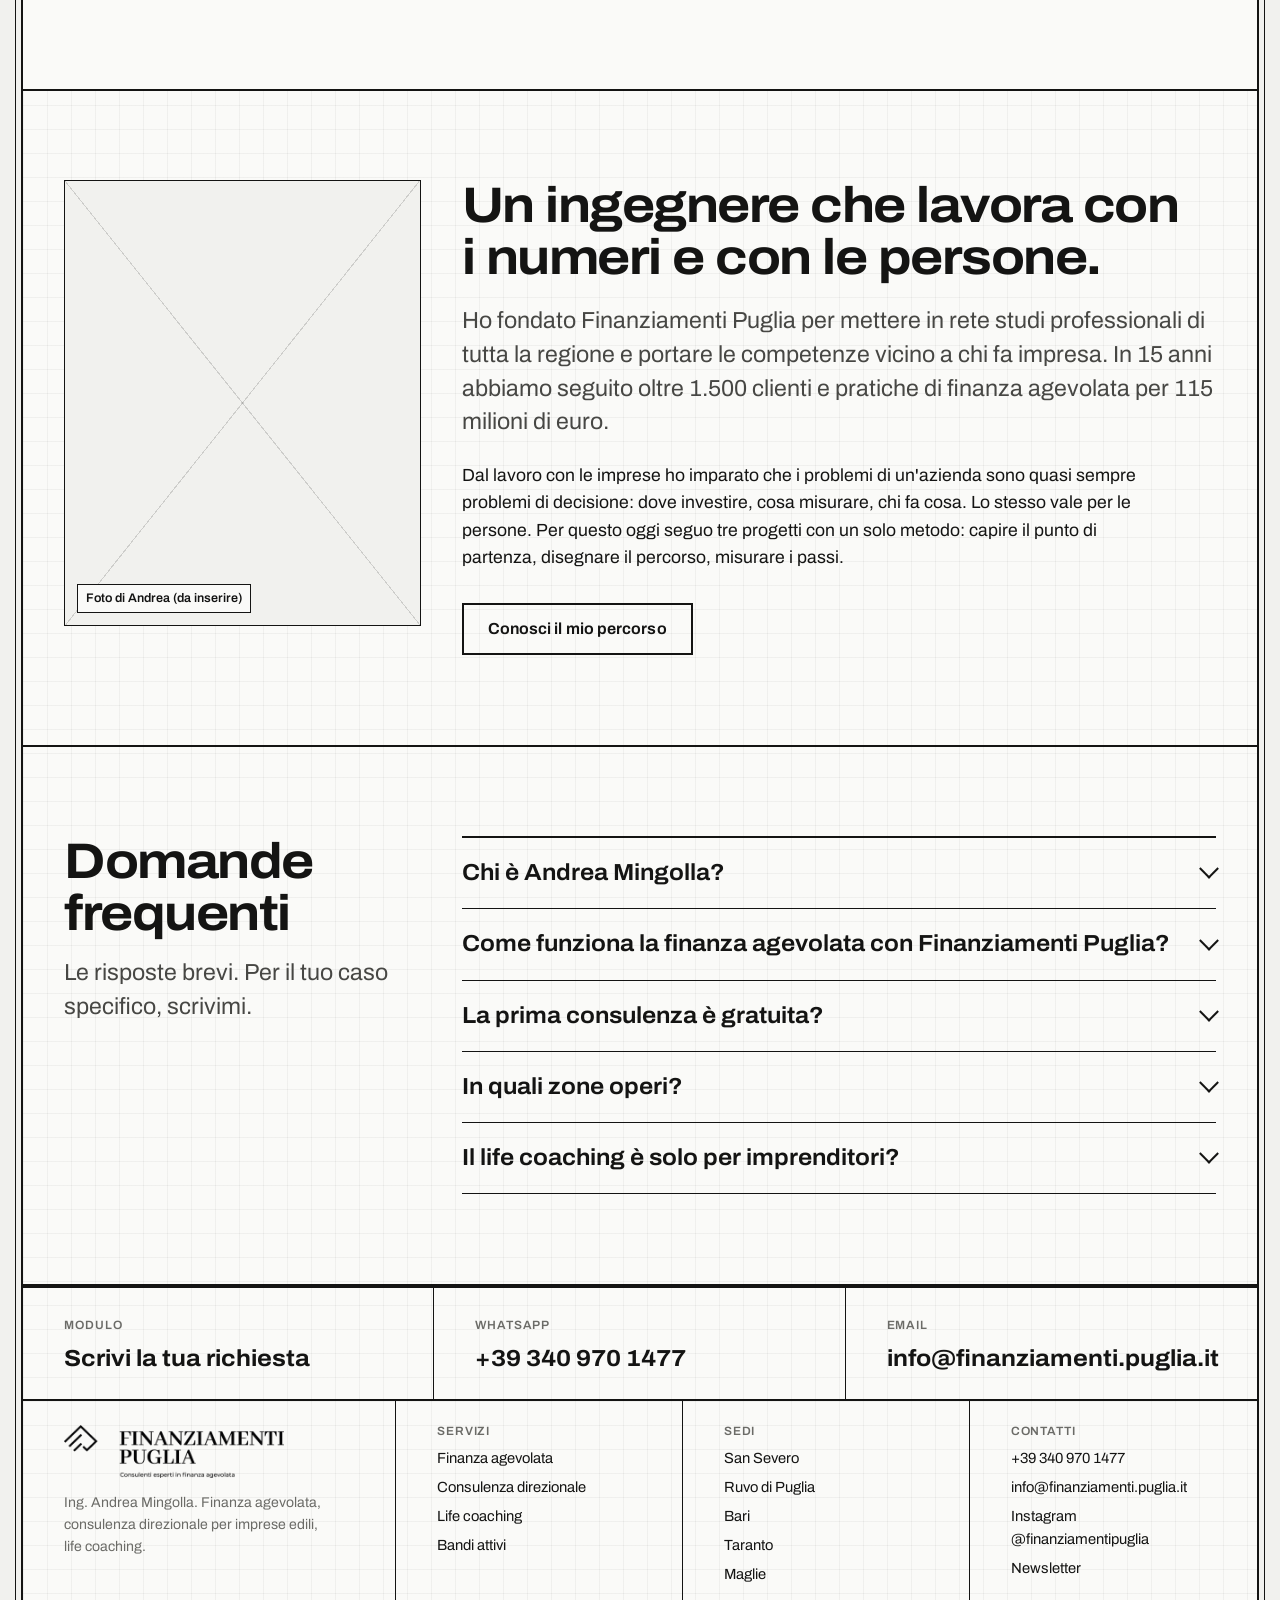
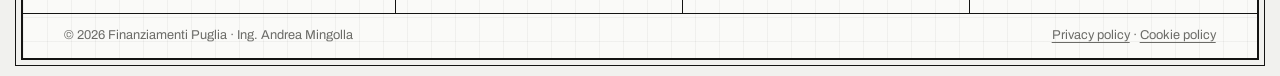
==== commit 10fef37c: "Sito: quota in prima schermata, tolta l'analisi gratuita non confermata Prepared with AI assistance " ====
--- a/finanziamenti-puglia/index.html
+++ b/finanziamenti-puglia/index.html
@@ -4,7 +4,7 @@
 <meta charset="utf-8">
 <meta name="viewport" content="width=device-width, initial-scale=1">
 <title>Finanza agevolata in Puglia e consulenza PMI | Andrea Mingolla</title>
-<meta name="description" content="Ing. Andrea Mingolla: finanza agevolata in Puglia con Finanziamenti Puglia, consulenza direzionale per imprese edili, impiantistiche e movimento terra, life coaching. Prima valutazione gratuita.">
+<meta name="description" content="Ing. Andrea Mingolla: finanza agevolata in Puglia con Finanziamenti Puglia, consulenza direzionale per imprese edili, impiantistiche e movimento terra, life coaching. Valutazione gratuita per la finanza agevolata.">
 <link rel="canonical" href="https://www.finanziamenti.puglia.it/">
 <meta property="og:type" content="website">
 <meta property="og:locale" content="it_IT">
@@ -55,7 +55,7 @@
       "mainEntity": [
         { "@type": "Question", "name": "Chi è Andrea Mingolla?", "acceptedAnswer": { "@type": "Answer", "text": "Andrea Mingolla è un ingegnere pugliese che da oltre 15 anni si occupa di finanza agevolata con il marchio Finanziamenti Puglia, una rete di studi professionali con sedi a San Severo, Ruvo di Puglia, Bari, Taranto e Maglie. Affianca le PMI edili, impiantistiche e di movimento terra nel controllo di gestione e nell'organizzazione, e segue percorsi individuali di life coaching." } },
         { "@type": "Question", "name": "Come funziona la finanza agevolata con Finanziamenti Puglia?", "acceptedAnswer": { "@type": "Answer", "text": "Si parte dall'investimento che l'impresa vuole fare. Si individua il bando regionale, nazionale o europeo adatto, si verifica che l'impresa abbia i requisiti, si prepara il progetto e la domanda, e si segue la pratica fino all'erogazione e alla rendicontazione." } },
-        { "@type": "Question", "name": "La prima consulenza è gratuita?", "acceptedAnswer": { "@type": "Answer", "text": "Sì. La prima valutazione della richiesta è gratuita, per la finanza agevolata, per la consulenza direzionale e per il life coaching, che inizia con una call conoscitiva gratuita." } },
+        { "@type": "Question", "name": "La prima consulenza è gratuita?", "acceptedAnswer": { "@type": "Answer", "text": "Sì, per la finanza agevolata: la prima valutazione del tuo investimento è gratuita. Anche il life coaching inizia con una call conoscitiva gratuita. Per la consulenza direzionale le condizioni del primo incontro si concordano al momento della richiesta." } },
         { "@type": "Question", "name": "In quali zone opera Finanziamenti Puglia?", "acceptedAnswer": { "@type": "Answer", "text": "In tutta la Puglia, con sedi a San Severo, Ruvo di Puglia, Bari, Taranto e Maglie, e in Campania. Le call e molte attività si svolgono anche a distanza." } }
       ]
     }
@@ -92,7 +92,11 @@
 <section class="hero" aria-labelledby="h1">
   <div class="hero-main">
     <h1 id="h1">Fondi per la tua <span class="nw"><span class="mark">impresa<svg viewBox="0 0 120 50" preserveAspectRatio="none" aria-hidden="true"><path d="M6 30 C 4 12, 40 3, 70 5 C 102 7, 118 16, 114 31 C 110 45, 70 49, 42 46 C 18 43, 3 36, 9 22 C 13 13, 30 8, 44 7"/></svg></span>,</span> numeri per il tuo cantiere, direzione per la tua vita.</h1>
-    <p class="lede">Sono Andrea Mingolla, ingegnere. Da oltre 15 anni porto fondi pubblici alle imprese pugliesi con Finanziamenti Puglia: oltre 1.500 clienti, 115 milioni di euro di pratiche, 5 sedi. Affianco le PMI edili, impiantistiche e di movimento terra nel controllo di gestione. Accompagno le persone che vogliono cambiare direzione con il life coaching.</p>
+    <p class="lede">Sono Andrea Mingolla, ingegnere. Da oltre 15 anni porto fondi pubblici alle imprese pugliesi con Finanziamenti Puglia. Affianco le PMI edili, impiantistiche e di movimento terra nel controllo di gestione. Accompagno le persone che vogliono cambiare direzione con il life coaching.</p>
+    <div class="dim trace" role="img" aria-label="Finanziamenti Puglia: 15 anni di attività, oltre 1.500 clienti, 115 milioni di euro di pratiche, 5 sedi">
+      <svg viewBox="0 0 600 24" preserveAspectRatio="none" aria-hidden="true"><line x1="0.5" y1="2" x2="0.5" y2="22"/><line x1="599.5" y1="2" x2="599.5" y2="22"/><line x1="4" y1="12" x2="596" y2="12" marker-start="url(#ah)" marker-end="url(#ah)"/><defs><marker id="ah" viewBox="0 0 10 10" refX="9" refY="5" markerWidth="7" markerHeight="7" orient="auto-start-reverse"><path d="M0 1 L10 5 L0 9z" fill="#b1040e"/></marker></defs></svg>
+      <p><b>15 anni</b> · <b>1.500+</b> clienti · <b>115 mln €</b> di pratiche · <b>5</b> sedi</p>
+    </div>
     <div class="btn-row">
       <a class="btn btn-red" href="contatti.html?servizio=agevolata#richiesta"><span>Richiedi una consulenza gratuita</span><svg viewBox="0 0 24 24" fill="none" stroke="currentColor" stroke-width="2" aria-hidden="true"><path d="M4 12h15M13 6l6 6-6 6"/></svg></a>
       <a class="btn" data-booking href="contatti.html?servizio=coaching#richiesta">Prenota una call di coaching</a>
@@ -269,7 +273,7 @@
     <div class="span-8 faq">
       <details><summary>Chi è Andrea Mingolla?</summary><div class="a"><p>Andrea Mingolla è un ingegnere pugliese che da oltre 15 anni si occupa di finanza agevolata con il marchio Finanziamenti Puglia, una rete di studi professionali con sedi a San Severo, Ruvo di Puglia, Bari, Taranto e Maglie. Affianca le PMI edili, impiantistiche e di movimento terra nel controllo di gestione e nell'organizzazione, e segue percorsi individuali di life coaching.</p></div></details>
       <details><summary>Come funziona la finanza agevolata con Finanziamenti Puglia?</summary><div class="a"><p>Si parte dall'investimento che l'impresa vuole fare. Si individua il bando regionale, nazionale o europeo adatto, si verifica che l'impresa abbia i requisiti, si prepara il progetto e la domanda, e si segue la pratica fino all'erogazione e alla rendicontazione.</p></div></details>
-      <details><summary>La prima consulenza è gratuita?</summary><div class="a"><p>Sì. La prima valutazione della richiesta è gratuita, per la finanza agevolata, per la consulenza direzionale e per il life coaching, che inizia con una call conoscitiva gratuita.</p></div></details>
+      <details><summary>La prima consulenza è gratuita?</summary><div class="a"><p>Sì, per la finanza agevolata: la prima valutazione del tuo investimento è gratuita. Anche il life coaching inizia con una call conoscitiva gratuita. Per la consulenza direzionale le condizioni del primo incontro si concordano al momento della richiesta.</p></div></details>
       <details><summary>In quali zone operi?</summary><div class="a"><p>In tutta la Puglia, con sedi a San Severo, Ruvo di Puglia, Bari, Taranto e Maglie, e in Campania. Le call e molte attività si svolgono anche a distanza.</p></div></details>
       <details><summary>Il life coaching è solo per imprenditori?</summary><div class="a"><p>No. Il percorso è aperto a chiunque voglia affrontare un cambiamento personale o professionale.</p></div></details>
     </div>
--- a/finanziamenti-puglia/assets/site.css
+++ b/finanziamenti-puglia/assets/site.css
@@ -495,8 +495,16 @@
 .toc a::after { content: ""; width: 7px; height: 7px; border-right: 1.5px solid currentColor; border-bottom: 1.5px solid currentColor; transform: rotate(45deg); margin: 6px 4px 0 0; }
 .toc a:hover { color: var(--red); }
 @media (max-width: 1000px) { .toc { display: none; } }
-.js .trace line { stroke-dasharray: 260; stroke-dashoffset: 260; transition: stroke-dashoffset 1.1s var(--ease); }
+.js .trace line { stroke-dasharray: 1400; stroke-dashoffset: 1400; transition: stroke-dashoffset 1.1s var(--ease); }
 .js .trace.on line { stroke-dashoffset: 0; }
 @media (prefers-reduced-motion: reduce) { .js .trace line { stroke-dashoffset: 0; } }
 .cartiglio.tb .rv dd { white-space: nowrap; font-size: clamp(.95rem, .85rem + .3vw, 1.1rem); }
 .cartiglio.tb dd.sm { line-height: 1.4; }
+.toc { padding-top: 10px; }
+.toc a::after { transform: rotate(-45deg); margin: 7px 4px 0 0; }
+.dim { margin-top: 2rem; max-width: 600px; }
+.dim svg { display: block; width: 100%; height: 24px; overflow: visible; }
+.dim line { stroke: var(--red); stroke-width: 1.5; vector-effect: non-scaling-stroke; }
+.dim p { margin: 6px 0 0; text-align: center; font-size: 0.95rem; color: var(--ink-2); max-width: none; }
+.dim b { color: var(--ink); font-stretch: 106%; }
+.dim + .btn-row { margin-top: 1.6rem; }
